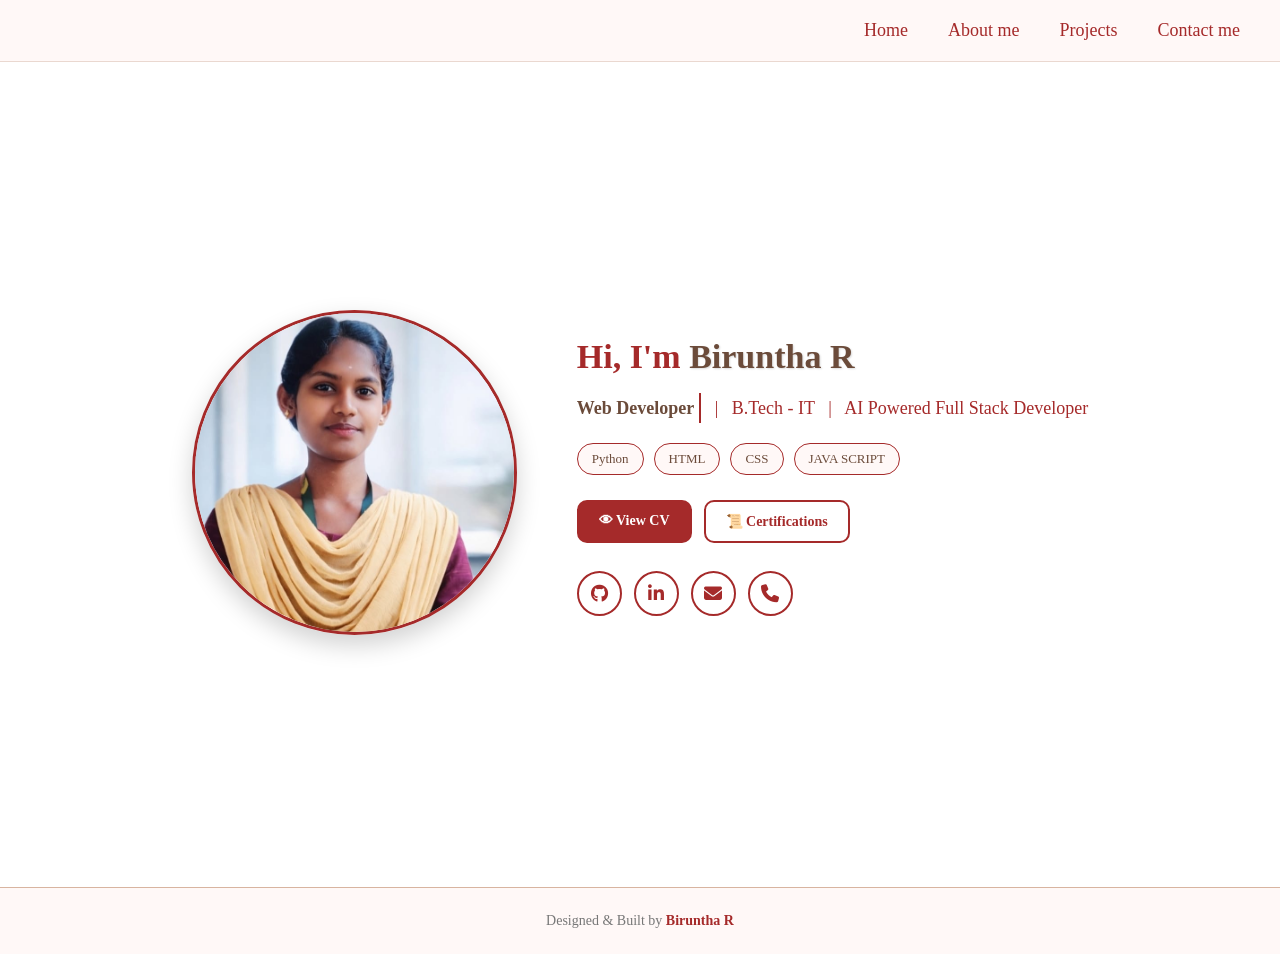
==== index.html @ cef40a53 "Initial clean portfolio upload" ====
<!DOCTYPE html>
<html lang="en">
<head>
    <meta charset="UTF-8">
    <meta name="viewport" content="width=device-width, initial-scale=1.0">
    <title>My Portfolio</title>
    
    <!-- Font Awesome 6 CDN (Guaranteed Icon Load) -->
    <link rel="stylesheet" href="https://cdnjs.cloudflare.com/ajax/libs/font-awesome/6.5.1/css/all.min.css" integrity="sha512-DTOQO9RWCH3ppGqcWaEA1BIZOC6xxalwEsw9c2QQeAIftl+Vegovlnee1c9QX4TctnWMn13TZye+giMm8e2LwA==" crossorigin="anonymous" referrerpolicy="no-referrer" />

    <style>
        * {
            box-sizing: border-box;
        }

        body {
            margin: 0;
            font-family: Georgia, serif;
            background-color: #ffffff;
            color: brown;
        }

        .navbar {
            display: flex;
            justify-content: flex-end;
            align-items: center;
            background: #fff8f7;
            padding: 20px 40px;
            border-bottom: 1px solid #ead8d0;
        }

        .navbar ul {
            margin: 0;
            padding: 0;
            display: flex;
            gap: 40px;
            list-style: none;
        }

        .navbar a {
            text-decoration: none;
            color: brown;
            font-size: 18px;
            font-weight: 500;
            transition: 0.3s;
        }

        .navbar a:hover {
            color: #f4a460;
        }

        .home {
            min-height: calc(100vh - 75px);
            display: flex;
            justify-content: center;
            align-items: center;
            gap: 60px;
            padding: 60px 30px;
        }

        .image {
            width: 325px;
            height: 325px;
            border-radius: 50%;
            object-fit: cover;
            border: 3px solid brown;
            box-shadow: 0 10px 25px rgba(0, 0, 0, 0.18);
            transition: 0.4s;
        }

        .image:hover {
            transform: scale(1.03);
            box-shadow: 0 15px 30px rgba(0, 0, 0, 0.22);
        }

        .content {
            display: flex;
            flex-direction: column;
            align-items: flex-start;
            max-width: 600px;
        }

        .content h1 {
            margin: 0;
            font-size: 34px;
            color: brown;
            line-height: 1.4;
        }

        .content h1 span {
            color: #6b4b3a;
            text-shadow: 1px 1px 2px rgba(0, 0, 0, 0.15);
        }

        .role {
            font-size: 18px;
            margin: 12px 0;
            color: brown;
            line-height: 1.7;
        }

        .role span {
            color: #6b4b3a;
        }

        .typewriter {
            display: inline-block;
            border-right: 2px solid brown;
            padding-right: 5px;
            font-weight: 700;
            color: #6b4b3a;
            min-width: 5px;
        }

        .chips {
            display: flex;
            gap: 10px;
            flex-wrap: wrap;
            margin-top: 8px;
        }

        .chip {
            background: #fff8f7;
            color: #6b4b3a;
            border: 1px solid brown;
            font-size: 13px;
            padding: 7px 14px;
            border-radius: 999px;
            transition: 0.3s;
        }

        .chip:hover {
            color: white;
            background-color: brown;
            transform: translateY(-2px);
        }

        .resume-buttons {
            display: flex;
            gap: 12px;
            margin-top: 25px;
            flex-wrap: wrap;
        }

        .resume-btn {
            display: inline-block;
            padding: 11px 20px;
            border-radius: 10px;
            text-decoration: none;
            font-size: 14px;
            font-weight: bold;
            transition: 0.3s;
            cursor: pointer;
        }

        .view-resume {
            color: white;
            background: brown;
            border: 2px solid brown;
        }

        .view-resume:hover {
            background: #6b4b3a;
            transform: translateY(-3px);
            box-shadow: 0 7px 15px rgba(0, 0, 0, 0.15);
        }

        .download-cv {
            color: brown;
            background: white;
            border: 2px solid brown;
        }

        .download-cv:hover {
            color: white;
            background: #f4a460;
            border-color: #f4a460;
            transform: translateY(-3px);
        }

        .icons {
            margin-top: 28px;
            display: flex;
            gap: 12px;
        }

        .icons a {
            width: 45px;
            height: 45px;
            display: inline-flex;
            align-items: center;
            justify-content: center;
            border: 2px solid brown;
            border-radius: 50%;
            color: brown;
            text-decoration: none;
            transition: 0.3s;
            font-size: 18px;
            background: transparent;
        }

        .icons a:hover {
            background: #ce4222;
            border-color: #ce4222;
            color: #ffffff;
            transform: translateY(-4px);
        }

        footer {
            padding: 25px 20px;
            text-align: center;
            background: #fff8f7;
            border-top: 1px solid #d8b4a0;
            color: #777;
            font-size: 14px;
        }

        footer p {
            margin: 0;
        }

        footer span {
            color: brown;
            font-weight: bold;
        }

        @media (max-width: 800px) {
            .navbar {
                justify-content: center;
                padding: 20px;
            }

            .navbar ul {
                gap: 20px;
                flex-wrap: wrap;
                justify-content: center;
            }

            .navbar a {
                font-size: 15px;
            }

            .home {
                flex-direction: column;
                text-align: center;
                gap: 35px;
                padding: 50px 20px;
            }

            .content {
                align-items: center;
                max-width: 100%;
            }

            .content h1 {
                font-size: 28px;
            }

            .role {
                font-size: 16px;
            }

            .chips {
                justify-content: center;
            }

            .resume-buttons {
                justify-content: center;
            }

            .icons {
                justify-content: center;
            }

            .image {
                width: 250px;
                height: 250px;
            }
        }

        @media (max-width: 450px) {
            .navbar ul {
                gap: 12px;
            }

            .navbar a {
                font-size: 13px;
            }

            .image {
                width: 210px;
                height: 210px;
            }

            .content h1 {
                font-size: 24px;
            }

            .role {
                font-size: 14px;
            }

            .resume-buttons {
                flex-direction: column;
                width: 100%;
            }

            .resume-btn {
                width: 100%;
                text-align: center;
            }
        }
    </style>
</head>
<body>

    <nav class="navbar">
        <ul>
            <li><a href="index.html">Home</a></li>
            <li><a href="aboutme.html">About me</a></li>
            <li><a href="projects.html">Projects</a></li>
            <li><a href="contactme.html">Contact me</a></li>
        </ul>
    </nav>

    <section class="home">
        <div>
            <img src="my image.jpeg" alt="Biruntha R" class="image">
        </div>

        <div class="content">
            <h1>
                Hi, I'm <span>Biruntha R</span>
            </h1>

            <div class="role">
                <span class="typewriter" id="typewriter"></span>
                &nbsp; | &nbsp; B.Tech - IT &nbsp; | &nbsp; AI Powered Full Stack Developer
            </div>

            <div class="chips">
                <span class="chip">Python</span>
                <span class="chip">HTML</span>
                <span class="chip">CSS</span>
                <span class="chip">JAVA SCRIPT</span>
            </div>

            <div class="resume-buttons">
                <a href="Biruntha R resume (nov) .pdf" target="_blank" class="resume-btn view-resume">
                    👁 View CV
                </a>
                <a href="certifications.html" class="resume-btn download-cv">
                    📜 Certifications
                </a>
            </div>

            <div class="icons">
                <a href="https://github.com/birunthar007" target="_blank" aria-label="GitHub">
                    <i class="fa-brands fa-github"></i>
                </a>
                <a href="https://www.linkedin.com/in/biruntha-r/" target="_blank" aria-label="LinkedIn">
                    <i class="fa-brands fa-linkedin-in"></i>
                </a>
                <a href="mailto:birunthar007@gmail.com" aria-label="Email">
                    <i class="fa-solid fa-envelope"></i>
                </a>
                <a href="tel:+919361812305" aria-label="Phone">
                    <i class="fa-solid fa-phone"></i>
                </a>
            </div>
        </div>
    </section>

    <footer>
        <p>
            Designed & Built by <span>Biruntha R</span>
        </p>
    </footer>

    <script>
        const roles = ["Web Developer"];
        let i = 0, j = 0, cur = "", el = document.getElementById("typewriter");
        const speed = 85, pause = 1200;

        function erase() {
            if (j > 0) {
                cur = roles[i].substring(0, j - 1);
                j--;
                el.textContent = cur;
                setTimeout(erase, 45);
            } else {
                i = (i + 1) % roles.length;
                setTimeout(type, 300);
            }
        }

        function type() {
            if (j < roles[i].length) {
                cur += roles[i][j++];
                el.textContent = cur;
                return setTimeout(type, speed);
            }
            setTimeout(erase, pause);
        }

        type();
    </script>
</body>
</html>
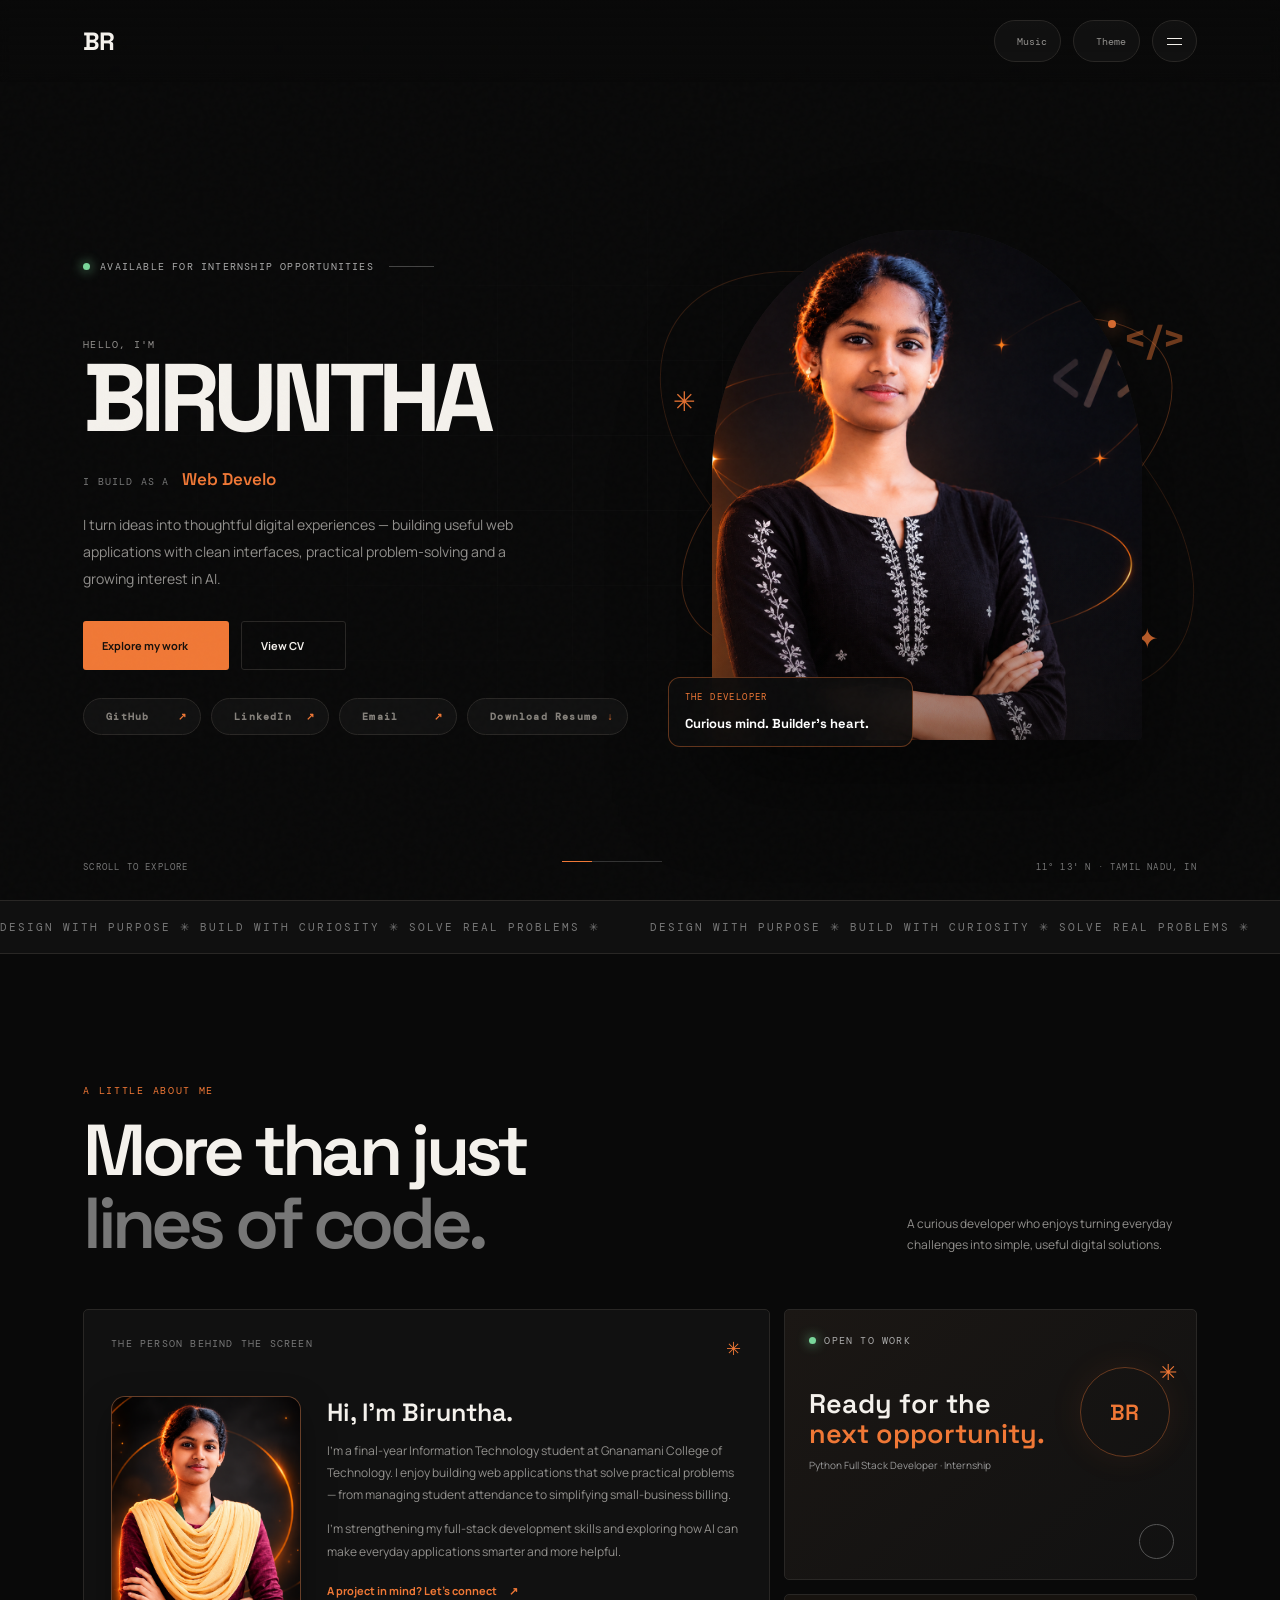
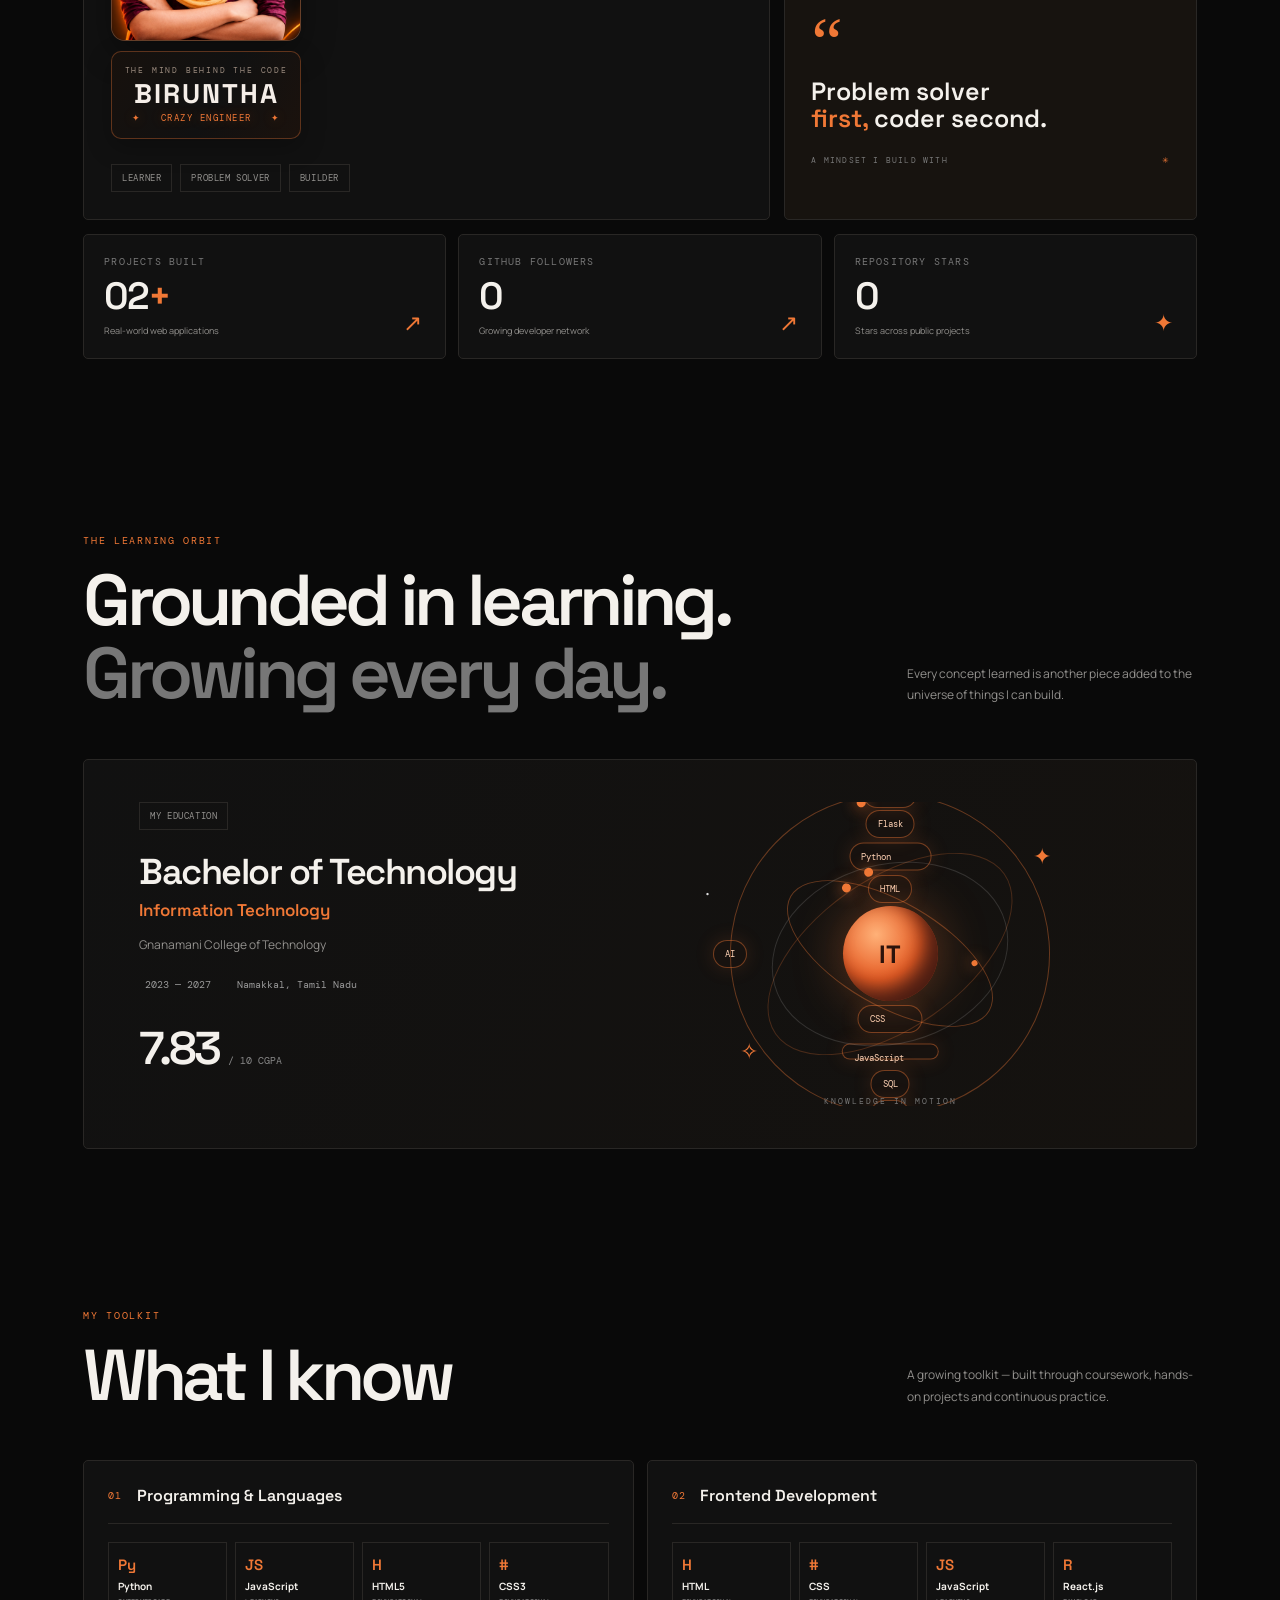
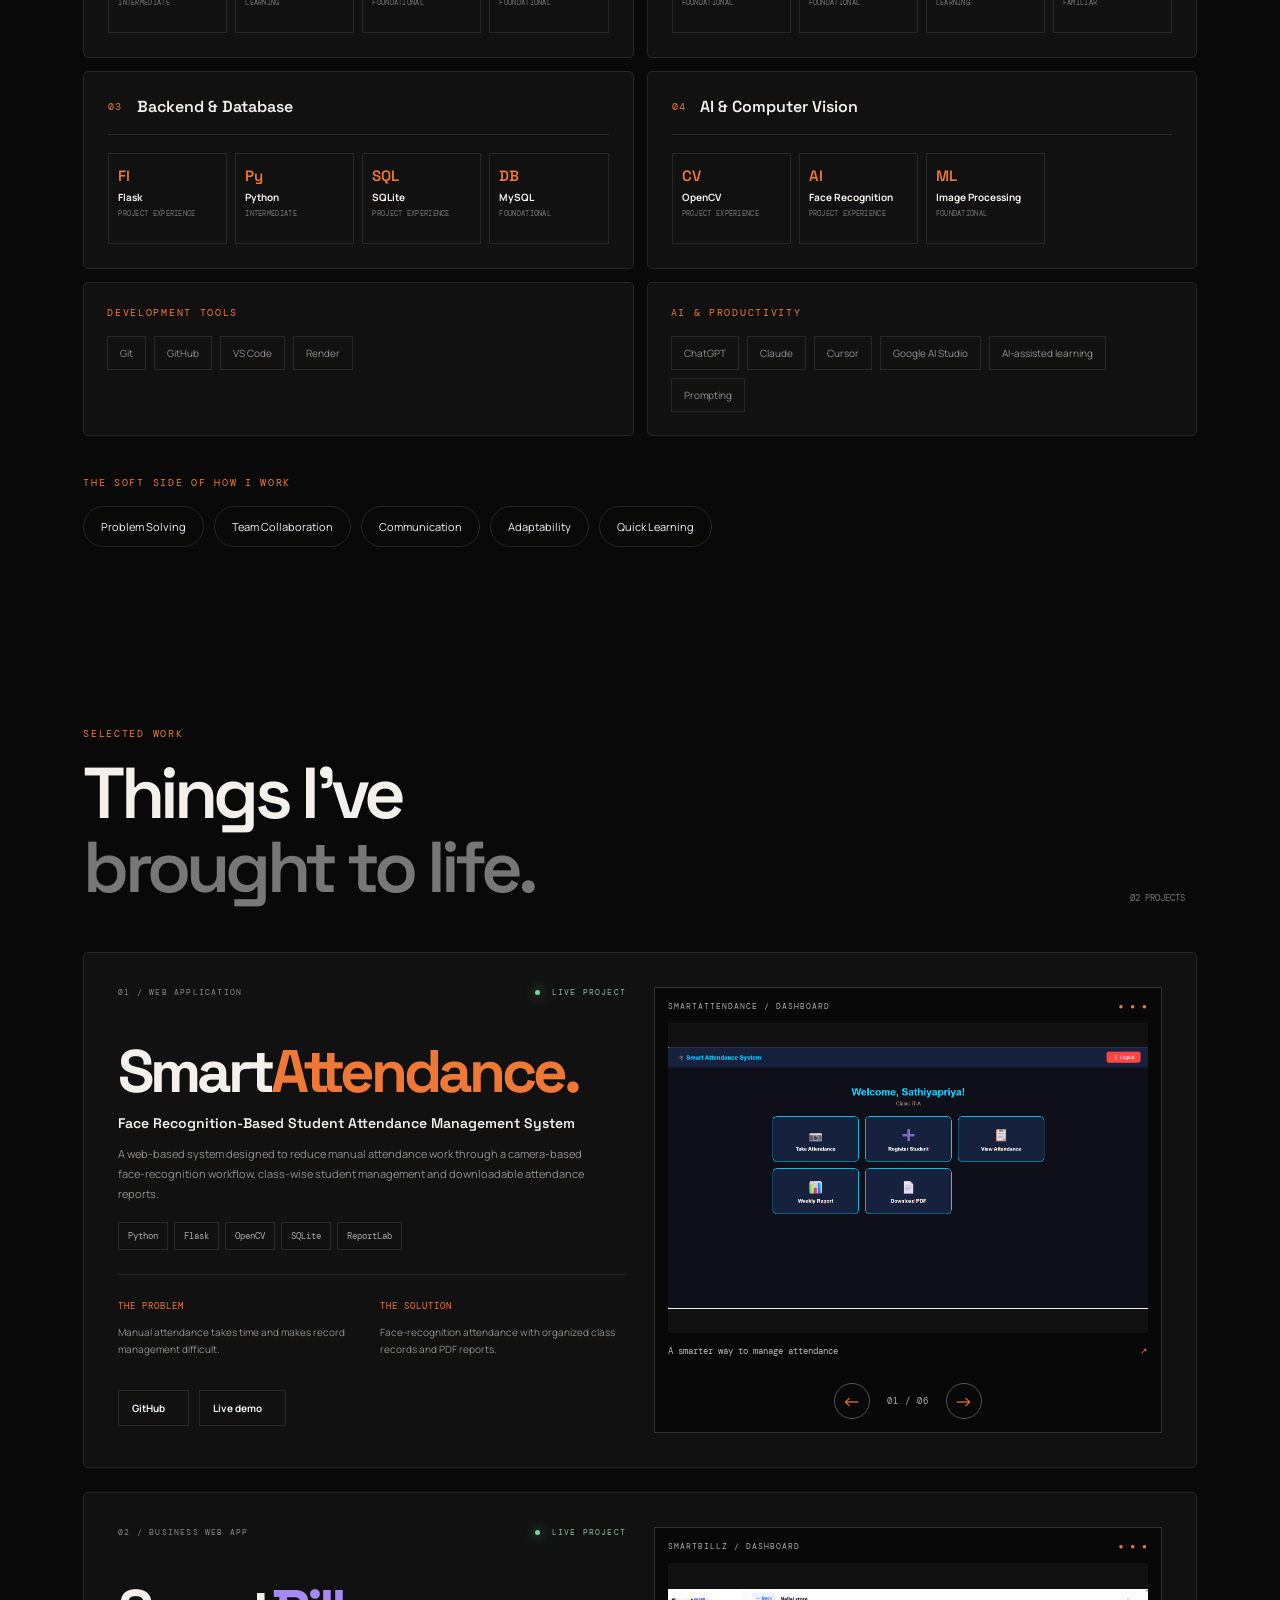
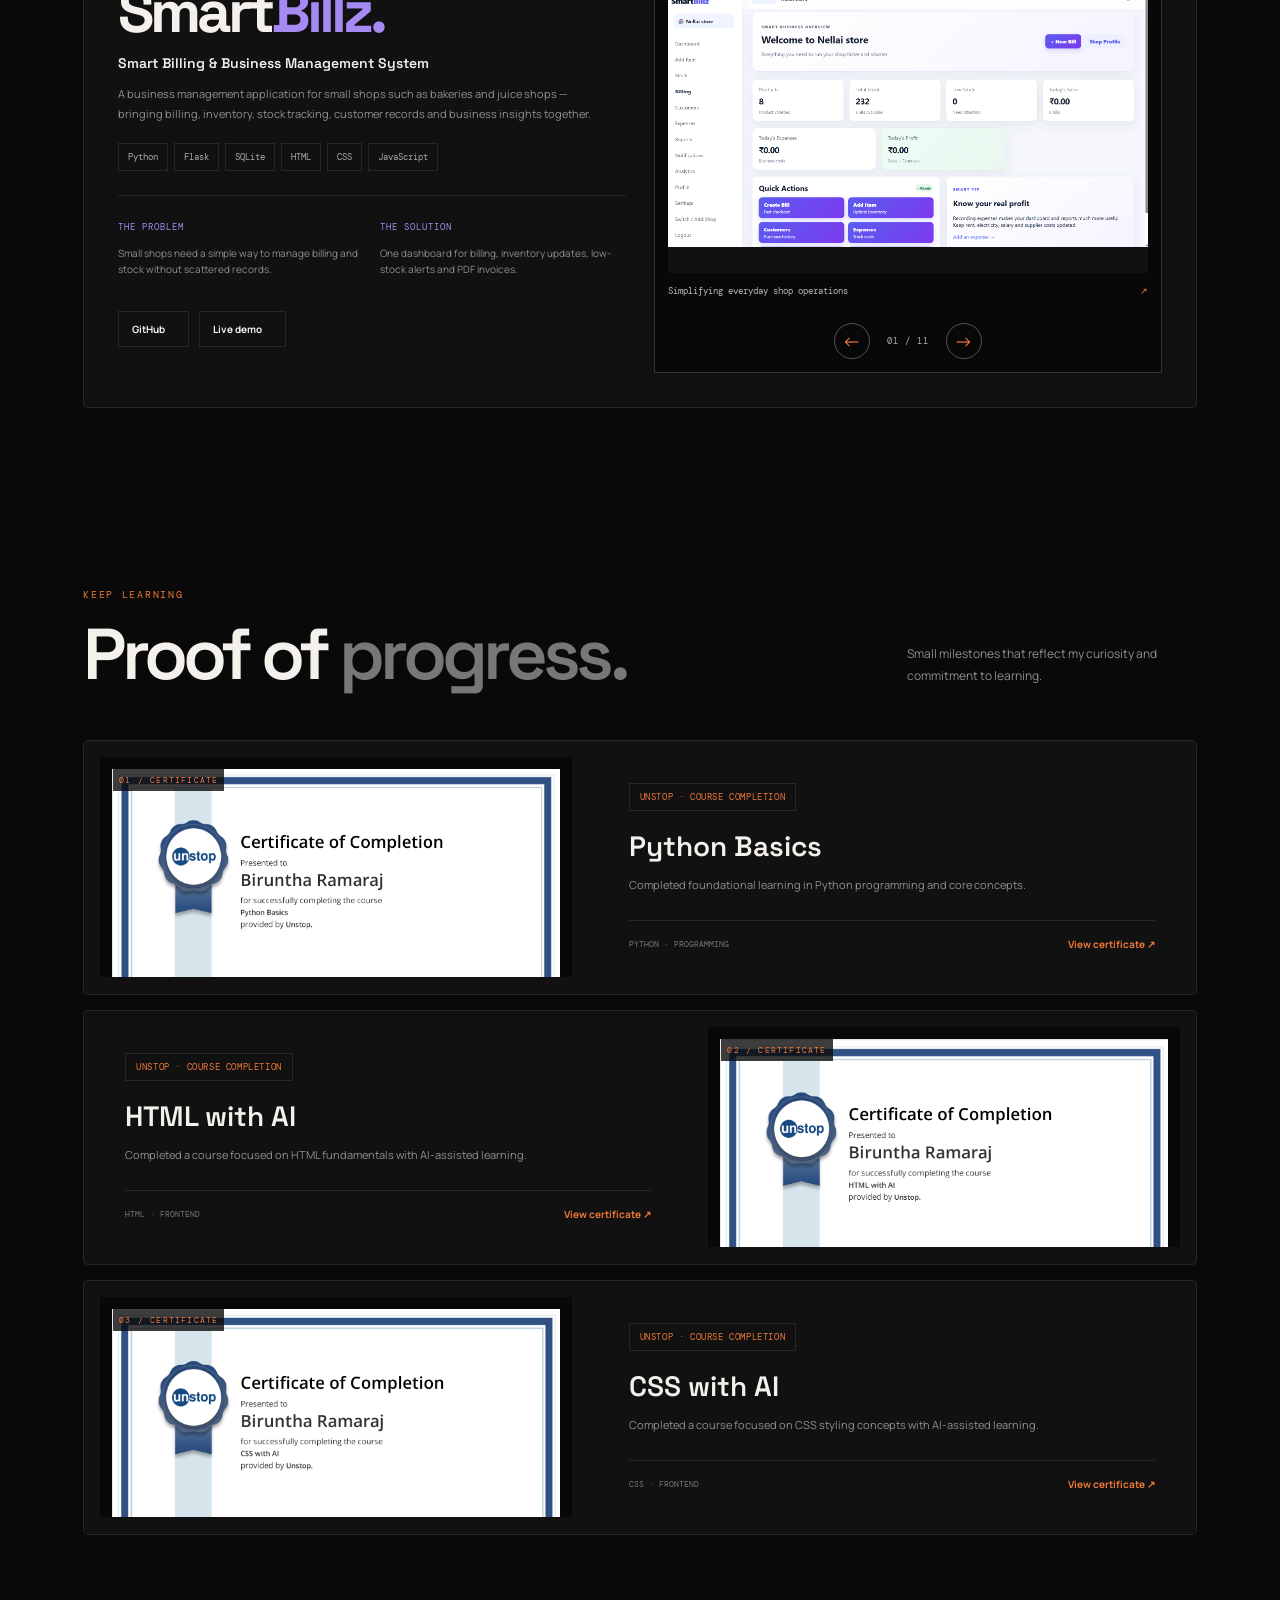
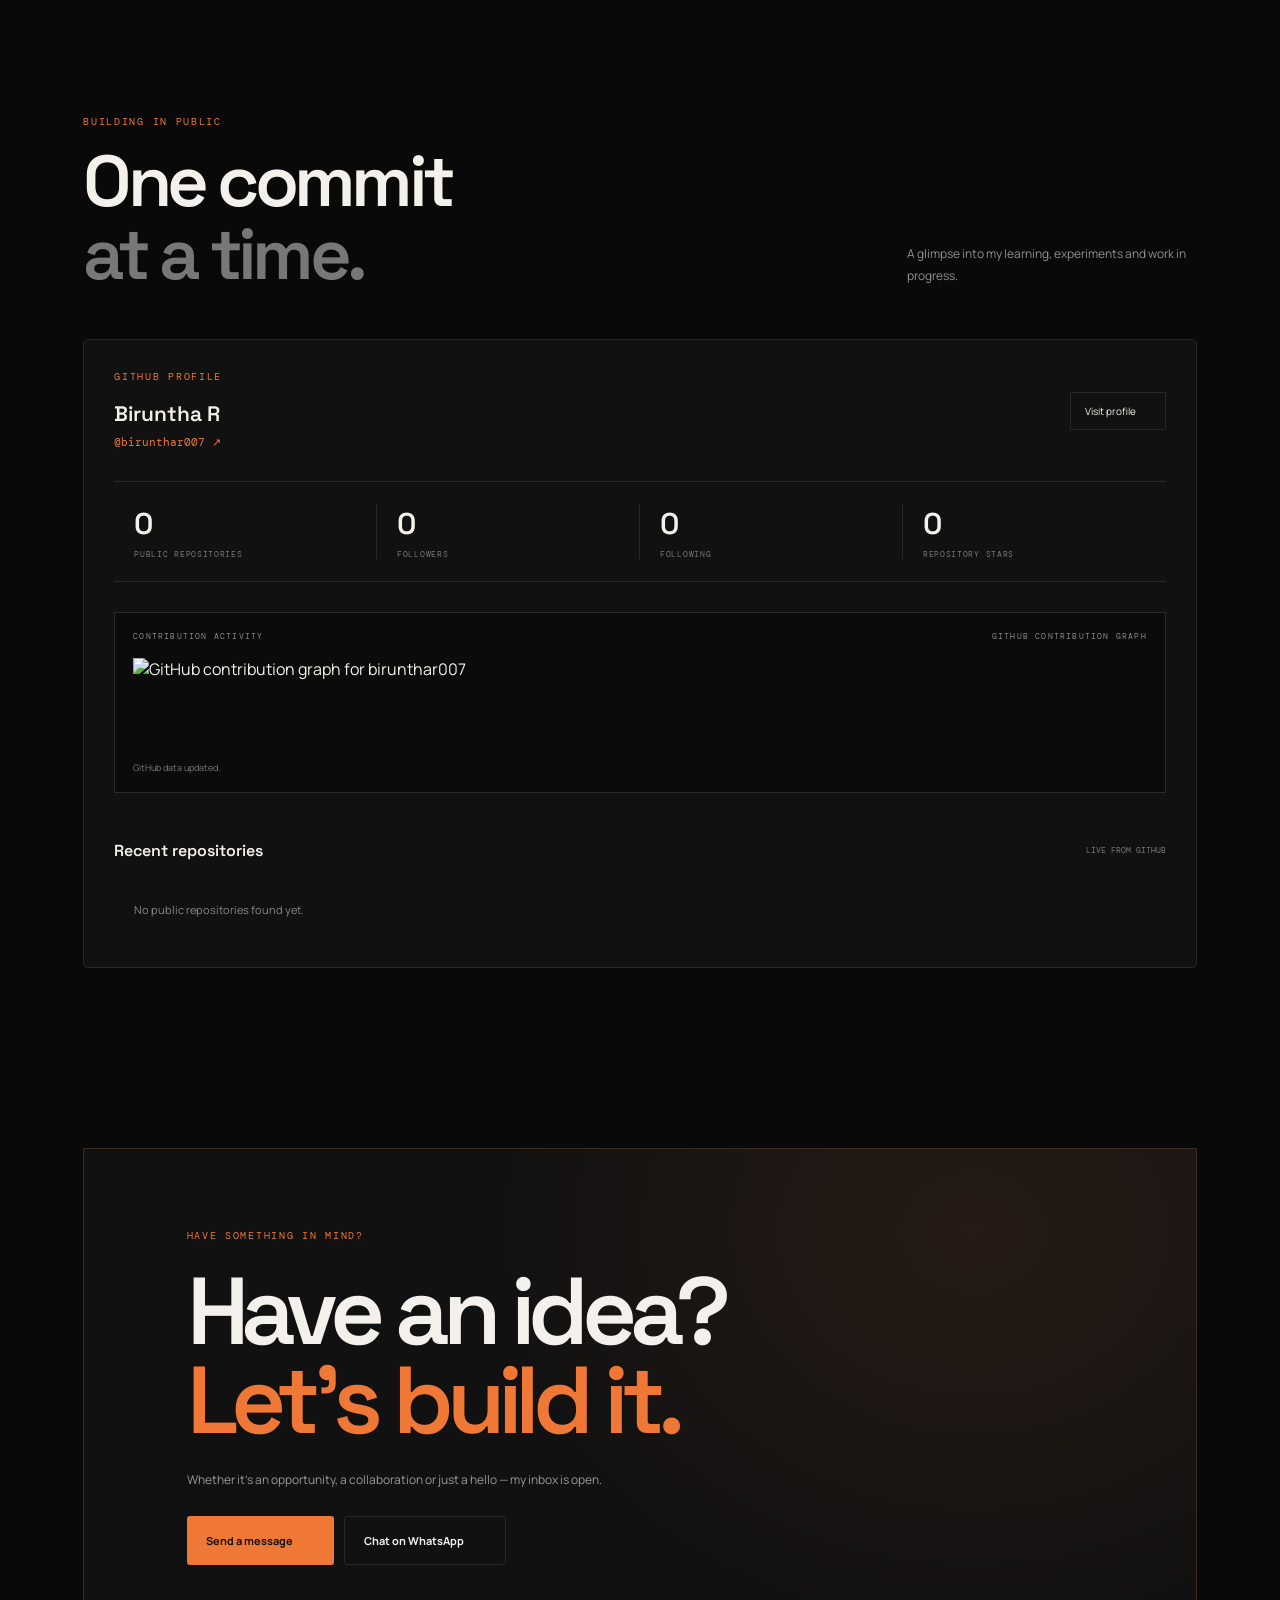
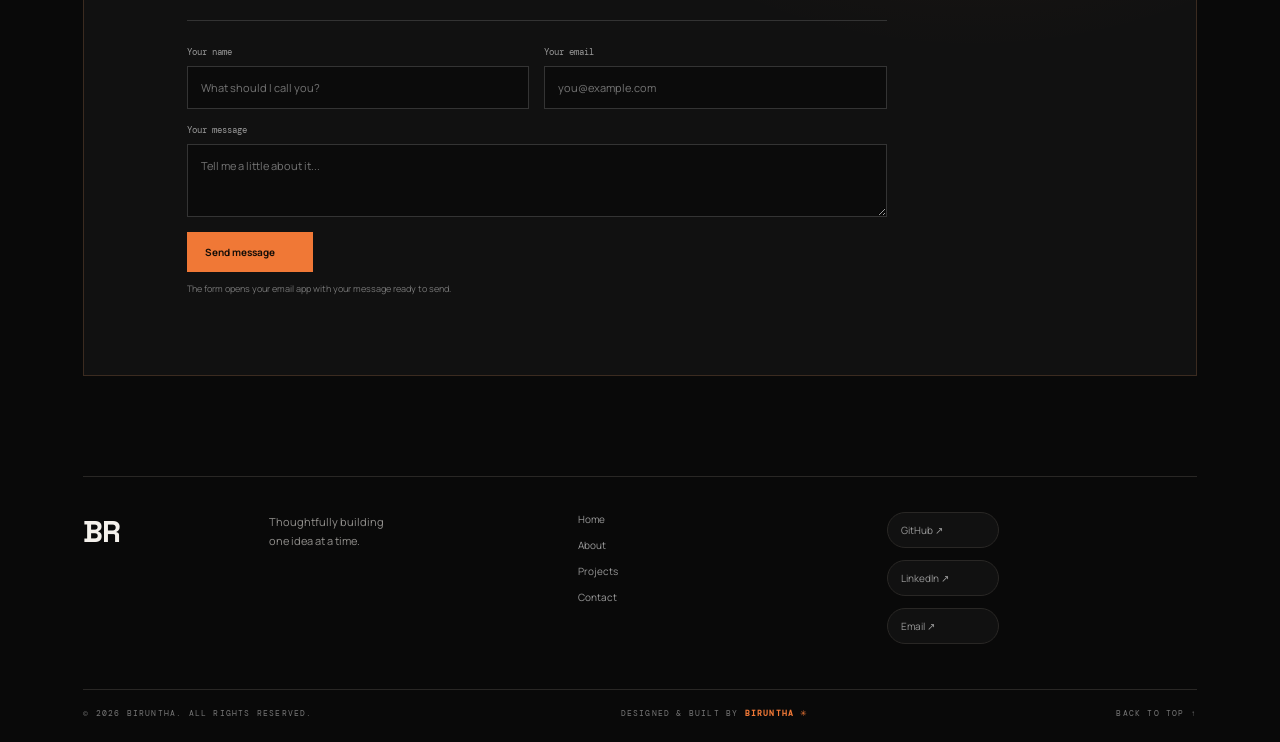
==== commit 5f2a9518: "Add files via upload" ====
--- a/index.html
+++ b/index.html
@@ -1,409 +1,92 @@
-<!DOCTYPE html>
+<!doctype html>
 <html lang="en">
 <head>
-    <meta charset="UTF-8">
-    <meta name="viewport" content="width=device-width, initial-scale=1.0">
-    <title>My Portfolio</title>
-    
-    <!-- Font Awesome 6 CDN (Guaranteed Icon Load) -->
-    <link rel="stylesheet" href="https://cdnjs.cloudflare.com/ajax/libs/font-awesome/6.5.1/css/all.min.css" integrity="sha512-DTOQO9RWCH3ppGqcWaEA1BIZOC6xxalwEsw9c2QQeAIftl+Vegovlnee1c9QX4TctnWMn13TZye+giMm8e2LwA==" crossorigin="anonymous" referrerpolicy="no-referrer" />
-
-    <style>
-        * {
-            box-sizing: border-box;
-        }
-
-        body {
-            margin: 0;
-            font-family: Georgia, serif;
-            background-color: #ffffff;
-            color: brown;
-        }
-
-        .navbar {
-            display: flex;
-            justify-content: flex-end;
-            align-items: center;
-            background: #fff8f7;
-            padding: 20px 40px;
-            border-bottom: 1px solid #ead8d0;
-        }
-
-        .navbar ul {
-            margin: 0;
-            padding: 0;
-            display: flex;
-            gap: 40px;
-            list-style: none;
-        }
-
-        .navbar a {
-            text-decoration: none;
-            color: brown;
-            font-size: 18px;
-            font-weight: 500;
-            transition: 0.3s;
-        }
-
-        .navbar a:hover {
-            color: #f4a460;
-        }
-
-        .home {
-            min-height: calc(100vh - 75px);
-            display: flex;
-            justify-content: center;
-            align-items: center;
-            gap: 60px;
-            padding: 60px 30px;
-        }
-
-        .image {
-            width: 325px;
-            height: 325px;
-            border-radius: 50%;
-            object-fit: cover;
-            border: 3px solid brown;
-            box-shadow: 0 10px 25px rgba(0, 0, 0, 0.18);
-            transition: 0.4s;
-        }
-
-        .image:hover {
-            transform: scale(1.03);
-            box-shadow: 0 15px 30px rgba(0, 0, 0, 0.22);
-        }
-
-        .content {
-            display: flex;
-            flex-direction: column;
-            align-items: flex-start;
-            max-width: 600px;
-        }
-
-        .content h1 {
-            margin: 0;
-            font-size: 34px;
-            color: brown;
-            line-height: 1.4;
-        }
-
-        .content h1 span {
-            color: #6b4b3a;
-            text-shadow: 1px 1px 2px rgba(0, 0, 0, 0.15);
-        }
-
-        .role {
-            font-size: 18px;
-            margin: 12px 0;
-            color: brown;
-            line-height: 1.7;
-        }
-
-        .role span {
-            color: #6b4b3a;
-        }
-
-        .typewriter {
-            display: inline-block;
-            border-right: 2px solid brown;
-            padding-right: 5px;
-            font-weight: 700;
-            color: #6b4b3a;
-            min-width: 5px;
-        }
-
-        .chips {
-            display: flex;
-            gap: 10px;
-            flex-wrap: wrap;
-            margin-top: 8px;
-        }
-
-        .chip {
-            background: #fff8f7;
-            color: #6b4b3a;
-            border: 1px solid brown;
-            font-size: 13px;
-            padding: 7px 14px;
-            border-radius: 999px;
-            transition: 0.3s;
-        }
-
-        .chip:hover {
-            color: white;
-            background-color: brown;
-            transform: translateY(-2px);
-        }
-
-        .resume-buttons {
-            display: flex;
-            gap: 12px;
-            margin-top: 25px;
-            flex-wrap: wrap;
-        }
-
-        .resume-btn {
-            display: inline-block;
-            padding: 11px 20px;
-            border-radius: 10px;
-            text-decoration: none;
-            font-size: 14px;
-            font-weight: bold;
-            transition: 0.3s;
-            cursor: pointer;
-        }
-
-        .view-resume {
-            color: white;
-            background: brown;
-            border: 2px solid brown;
-        }
-
-        .view-resume:hover {
-            background: #6b4b3a;
-            transform: translateY(-3px);
-            box-shadow: 0 7px 15px rgba(0, 0, 0, 0.15);
-        }
-
-        .download-cv {
-            color: brown;
-            background: white;
-            border: 2px solid brown;
-        }
-
-        .download-cv:hover {
-            color: white;
-            background: #f4a460;
-            border-color: #f4a460;
-            transform: translateY(-3px);
-        }
-
-        .icons {
-            margin-top: 28px;
-            display: flex;
-            gap: 12px;
-        }
-
-        .icons a {
-            width: 45px;
-            height: 45px;
-            display: inline-flex;
-            align-items: center;
-            justify-content: center;
-            border: 2px solid brown;
-            border-radius: 50%;
-            color: brown;
-            text-decoration: none;
-            transition: 0.3s;
-            font-size: 18px;
-            background: transparent;
-        }
-
-        .icons a:hover {
-            background: #ce4222;
-            border-color: #ce4222;
-            color: #ffffff;
-            transform: translateY(-4px);
-        }
-
-        footer {
-            padding: 25px 20px;
-            text-align: center;
-            background: #fff8f7;
-            border-top: 1px solid #d8b4a0;
-            color: #777;
-            font-size: 14px;
-        }
-
-        footer p {
-            margin: 0;
-        }
-
-        footer span {
-            color: brown;
-            font-weight: bold;
-        }
-
-        @media (max-width: 800px) {
-            .navbar {
-                justify-content: center;
-                padding: 20px;
-            }
-
-            .navbar ul {
-                gap: 20px;
-                flex-wrap: wrap;
-                justify-content: center;
-            }
-
-            .navbar a {
-                font-size: 15px;
-            }
-
-            .home {
-                flex-direction: column;
-                text-align: center;
-                gap: 35px;
-                padding: 50px 20px;
-            }
-
-            .content {
-                align-items: center;
-                max-width: 100%;
-            }
-
-            .content h1 {
-                font-size: 28px;
-            }
-
-            .role {
-                font-size: 16px;
-            }
-
-            .chips {
-                justify-content: center;
-            }
-
-            .resume-buttons {
-                justify-content: center;
-            }
-
-            .icons {
-                justify-content: center;
-            }
-
-            .image {
-                width: 250px;
-                height: 250px;
-            }
-        }
-
-        @media (max-width: 450px) {
-            .navbar ul {
-                gap: 12px;
-            }
-
-            .navbar a {
-                font-size: 13px;
-            }
-
-            .image {
-                width: 210px;
-                height: 210px;
-            }
-
-            .content h1 {
-                font-size: 24px;
-            }
-
-            .role {
-                font-size: 14px;
-            }
-
-            .resume-buttons {
-                flex-direction: column;
-                width: 100%;
-            }
-
-            .resume-btn {
-                width: 100%;
-                text-align: center;
-            }
-        }
-    </style>
+  <meta charset="UTF-8"><meta name="viewport" content="width=device-width, initial-scale=1.0">
+  <meta name="theme-color" content="#090909"><meta name="description" content="BIRUNTHA — AI-Powered Full Stack Developer. Explore projects, skills, certifications and contact details.">
+  <title>BIRUNTHA | AI-Powered Full Stack Developer</title>
+  <link rel="preconnect" href="https://fonts.googleapis.com"><link rel="preconnect" href="https://fonts.gstatic.com" crossorigin>
+  <link href="https://fonts.googleapis.com/css2?family=DM+Mono:wght@400;500&family=Manrope:wght@400;500;600;700;800&family=Space+Grotesk:wght@400;500;600;700&display=swap" rel="stylesheet">
+  <link rel="stylesheet" href="css/style.css">
+  <script defer src="https://unpkg.com/lucide@latest"></script>
+  <script defer src="https://cdn.jsdelivr.net/npm/gsap@3.12.5/dist/gsap.min.js"></script>
+  <script defer src="https://cdn.jsdelivr.net/npm/gsap@3.12.5/dist/ScrollTrigger.min.js"></script>
+  <script defer src="https://cdn.jsdelivr.net/npm/@studio-freight/lenis@1.0.42/bundled/lenis.min.js"></script>
+  <script defer src="js/main.js"></script>
 </head>
 <body>
+  <div class="noise"></div><div class="cursor-dot"></div>
+  <div class="preloader"><span class="pre-logo">BR</span><div class="load-line"><i></i></div><small>BUILDING SOMETHING GOOD</small></div>
+  <header class="topbar">
+    <a class="brand" href="#home" aria-label="Biruntha home">BR</a>
+    <div class="top-actions">
+      <audio id="ambientAudio" src="assets/audio/smart-technology-penguinmusic.mp3" preload="auto" loop></audio><!-- Selected track: Smart Technology by penguinmusic (Pixabay). Download: https://pixabay.com/music/corporate-smart-technology-233271/ --><button class="icon-btn music-btn" id="musicToggle" aria-label="Play ambient music"><i data-lucide="music-2"></i><span class="music-bars"><i></i><i></i><i></i></span><em>Music</em></button>
+      <button class="icon-btn theme-btn" id="themeToggle" aria-label="Toggle theme"><i data-lucide="sun-moon"></i><em>Theme</em></button>
+      <button class="menu-trigger" id="menuToggle" aria-label="Open menu"><span></span><span></span></button>
+    </div>
+  </header>
+  <aside class="menu-panel" id="menuPanel"><div class="menu-head"><span>QUICK NAVIGATION</span><button id="menuClose" class="close-btn"><i data-lucide="x"></i></button></div><nav><a href="#home"><b>01</b> Home</a><a href="#about"><b>02</b> About</a><a href="#education"><b>03</b> Education</a><a href="#skills"><b>04</b> Skills</a><a href="#projects"><b>05</b> Projects</a><a href="#certificates"><b>06</b> Certificates</a><a href="#github"><b>07</b> GitHub</a><a href="#contact"><b>08</b> Contact</a></nav><div class="menu-bottom"><p>GOT AN IDEA?</p><a href="#contact" class="text-link">Let's talk <span>↗</span></a><a href="mailto:birunthar007@gmail.com">Email me</a><a href="https://wa.me/919361812305" target="_blank" rel="noreferrer">Chat on WhatsApp</a></div></aside><div class="menu-shade" id="menuShade"></div>
 
-    <nav class="navbar">
-        <ul>
-            <li><a href="index.html">Home</a></li>
-            <li><a href="aboutme.html">About me</a></li>
-            <li><a href="projects.html">Projects</a></li>
-            <li><a href="contactme.html">Contact me</a></li>
-        </ul>
-    </nav>
-
-    <section class="home">
-        <div>
-            <img src="my image.jpeg" alt="Biruntha R" class="image">
-        </div>
-
-        <div class="content">
-            <h1>
-                Hi, I'm <span>Biruntha R</span>
-            </h1>
-
-            <div class="role">
-                <span class="typewriter" id="typewriter"></span>
-                &nbsp; | &nbsp; B.Tech - IT &nbsp; | &nbsp; AI Powered Full Stack Developer
-            </div>
-
-            <div class="chips">
-                <span class="chip">Python</span>
-                <span class="chip">HTML</span>
-                <span class="chip">CSS</span>
-                <span class="chip">JAVA SCRIPT</span>
-            </div>
-
-            <div class="resume-buttons">
-                <a href="Biruntha R resume (nov) .pdf" target="_blank" class="resume-btn view-resume">
-                    👁 View CV
-                </a>
-                <a href="certifications.html" class="resume-btn download-cv">
-                    📜 Certifications
-                </a>
-            </div>
-
-            <div class="icons">
-                <a href="https://github.com/birunthar007" target="_blank" aria-label="GitHub">
-                    <i class="fa-brands fa-github"></i>
-                </a>
-                <a href="https://www.linkedin.com/in/biruntha-r/" target="_blank" aria-label="LinkedIn">
-                    <i class="fa-brands fa-linkedin-in"></i>
-                </a>
-                <a href="mailto:birunthar007@gmail.com" aria-label="Email">
-                    <i class="fa-solid fa-envelope"></i>
-                </a>
-                <a href="tel:+919361812305" aria-label="Phone">
-                    <i class="fa-solid fa-phone"></i>
-                </a>
-            </div>
-        </div>
+  <main>
+    <section class="hero section-wrap" id="home">
+      <div class="hero-grid"></div><div class="hero-copy">
+        <div class="eyebrow reveal"><span class="status-dot"></span> AVAILABLE FOR INTERNSHIP OPPORTUNITIES <span class="eyebrow-line"></span></div>
+        <p class="hero-kicker reveal">HELLO, I'M</p><h1 class="hero-name reveal">BIRUNTHA</h1>
+        <div class="role-line reveal"><span class="role-prefix">I BUILD AS A</span><div class="role-window"><span id="roleText">Web Developer</span></div></div>
+        <p class="hero-description reveal">I turn ideas into thoughtful digital experiences — building useful web applications with clean interfaces, practical problem-solving and a growing interest in AI.</p>
+        <div class="hero-actions reveal"><a class="btn btn-primary" href="#projects">Explore my work <i data-lucide="arrow-up-right"></i></a><a class="btn btn-ghost" href="assets/resume/Biruntha-R-Resume.pdf" target="_blank" rel="noopener noreferrer">View CV <i data-lucide="file-text"></i></a></div>
+        <div class="hero-social social-cards reveal"><a href="https://github.com/birunthar007" target="_blank" rel="noreferrer"><i data-lucide="github"></i><span>GitHub</span><b>↗</b></a><a href="https://www.linkedin.com/in/biruntha-r/" target="_blank" rel="noreferrer"><i data-lucide="linkedin"></i><span>LinkedIn</span><b>↗</b></a><a href="mailto:birunthar007@gmail.com"><i data-lucide="mail"></i><span>Email</span><b>↗</b></a><a href="assets/resume/Biruntha-R-Resume.pdf" download="Biruntha-R-Resume.pdf"><i data-lucide="download"></i><span>Download Resume</span><b>↓</b></a></div>
+      </div>
+      <div class="hero-visual reveal"><div class="hero-orbit orbit-one"></div><div class="hero-orbit orbit-two"></div><div class="orbit-dot"></div><div class="hero-photo-frame"><img src="assets/images/biruntha-hero.png" alt="Biruntha R — portfolio portrait"></div><div class="photo-label"><span>THE DEVELOPER</span><b>Curious mind. Builder's heart.</b></div><div class="floating-code">&lt;/&gt;</div><div class="floating-star star-a">✳</div><div class="floating-star star-b">✦</div></div>
+      <div class="hero-bottom"><span>SCROLL TO EXPLORE</span><div class="scroll-indicator"><i></i></div><span>11° 13' N · TAMIL NADU, IN</span></div>
     </section>
 
-    <footer>
-        <p>
-            Designed & Built by <span>Biruntha R</span>
-        </p>
-    </footer>
+    <section class="intro-strip"><div class="marquee-track"><span>DESIGN WITH PURPOSE ✳ BUILD WITH CURIOSITY ✳ SOLVE REAL PROBLEMS ✳</span><span>DESIGN WITH PURPOSE ✳ BUILD WITH CURIOSITY ✳ SOLVE REAL PROBLEMS ✳</span></div></section>
 
-    <script>
-        const roles = ["Web Developer"];
-        let i = 0, j = 0, cur = "", el = document.getElementById("typewriter");
-        const speed = 85, pause = 1200;
+    <section class="section section-wrap" id="about"><div class="section-heading"><div><span class="section-index">A LITTLE ABOUT ME</span><h2>More than just<br><span class="muted">lines of code.</span></h2></div><p class="section-aside">A curious developer who enjoys turning everyday challenges into simple, useful digital solutions.</p></div>
+      <div class="about-grid">
+        <article class="about-main card reveal"><div class="card-top"><span>THE PERSON BEHIND THE SCREEN</span><span class="tiny-cross">✳</span></div><div class="about-content"><div class="about-photo-wrap"><div class="about-avatar"><img src="assets/images/biruntha-about.png" alt="Biruntha — About Me portrait"></div><div class="about-nameplate"><span class="nameplate-kicker">THE MIND BEHIND THE CODE</span><strong>BIRUNTHA</strong><span class="crazy-engineer">✦ &nbsp; CRAZY ENGINEER &nbsp; ✦</span></div></div><div><h3>Hi, I'm Biruntha.</h3><p>I'm a final-year Information Technology student at Gnanamani College of Technology. I enjoy building web applications that solve practical problems — from managing student attendance to simplifying small-business billing.</p><p>I'm strengthening my full-stack development skills and exploring how AI can make everyday applications smarter and more helpful.</p><a href="#contact" class="inline-link">A project in mind? Let's connect <span>↗</span></a></div></div><div class="about-tags interactive-tags"><span>LEARNER</span><span>PROBLEM SOLVER</span><span>BUILDER</span></div></article>
+        <article class="open-card card reveal"><div class="open-top"><span class="status-dot"></span> OPEN TO WORK</div><div class="open-graphic"><div class="open-ring">BR</div><span>✳</span></div><h3>Ready for the<br><em>next opportunity.</em></h3><p>Python Full Stack Developer · Internship</p><a href="mailto:birunthar007@gmail.com" class="circle-arrow"><i data-lucide="arrow-up-right"></i></a></article>
+        <article class="quote-card card reveal"><span class="quote-mark">“</span><p>Problem solver<br><em>first,</em> coder second.</p><div class="quote-foot"><span>A MINDSET I BUILD WITH</span><span>✳</span></div></article>
+        <div class="stats-strip">        <article class="stat-card card reveal"><span class="stat-label">PROJECTS BUILT</span><strong>02<span>+</span></strong><p>Real-world web applications</p><div class="stat-spark">↗</div></article>
+        <article class="stat-card card reveal social-stat"><span class="stat-label">GITHUB FOLLOWERS</span><strong id="aboutFollowers">—</strong><p>Growing developer network</p><div class="stat-spark">↗</div></article>
+        <article class="stat-card card reveal social-stat"><span class="stat-label">REPOSITORY STARS</span><strong id="aboutStars">—</strong><p>Stars across public projects</p><div class="stat-spark">✦</div></article></div>
+      </div>
+    </section>
 
-        function erase() {
-            if (j > 0) {
-                cur = roles[i].substring(0, j - 1);
-                j--;
-                el.textContent = cur;
-                setTimeout(erase, 45);
-            } else {
-                i = (i + 1) % roles.length;
-                setTimeout(type, 300);
-            }
-        }
+    <section class="section section-wrap education-section" id="education"><div class="section-heading"><div><span class="section-index">THE LEARNING ORBIT</span><h2>Grounded in learning.<br><span class="muted">Growing every day.</span></h2></div><p class="section-aside">Every concept learned is another piece added to the universe of things I can build.</p></div>
+      <div class="education-card card reveal"><div class="edu-copy"><span class="pill">MY EDUCATION</span><h3>Bachelor of Technology</h3><p class="edu-course">Information Technology</p><p class="edu-college">Gnanamani College of Technology</p><div class="edu-meta"><span><i data-lucide="calendar"></i> 2023 — 2027</span><span><i data-lucide="map-pin"></i> Namakkal, Tamil Nadu</span></div><div class="cgpa"><strong>7.83</strong><span>/ 10 CGPA</span></div></div><div class="edu-universe"><div class="universe-core"><span>IT</span></div><div class="orbit-skills orbit-skill-one"><span>HTML</span><span>CSS</span></div><div class="orbit-skills orbit-skill-two"><span>Python</span><span>JavaScript</span></div><div class="orbit-skills orbit-skill-three"><span>Flask</span><span>SQL</span></div><div class="orbit-skills orbit-skill-four"><span>OpenCV</span><span>Git</span><span>AI</span></div><div class="universe-orbit uo1"><i></i></div><div class="universe-orbit uo2"><i></i></div><div class="universe-orbit uo3"><i></i></div><div class="universe-orbit uo4"><i></i></div><span class="planet p1">✦</span><span class="planet p2">✧</span><span class="planet p3">·</span><span class="universe-caption">KNOWLEDGE IN MOTION</span></div></div>
+    </section>
 
-        function type() {
-            if (j < roles[i].length) {
-                cur += roles[i][j++];
-                el.textContent = cur;
-                return setTimeout(type, speed);
-            }
-            setTimeout(erase, pause);
-        }
+    <section class="section section-wrap" id="skills"><div class="section-heading"><div><span class="section-index">MY TOOLKIT</span><h2>What I know</h2></div><p class="section-aside">A growing toolkit — built through coursework, hands-on projects and continuous practice.</p></div>
+      <div class="skill-groups"><article class="skill-group card reveal"><div class="group-title"><span>01</span><h3>Programming & Languages</h3></div><div class="skill-list"><div class="skill-item"><b>Py</b><span>Python</span><small>INTERMEDIATE</small></div><div class="skill-item"><b>JS</b><span>JavaScript</span><small>LEARNING</small></div><div class="skill-item"><b>H</b><span>HTML5</span><small>FOUNDATIONAL</small></div><div class="skill-item"><b>#</b><span>CSS3</span><small>FOUNDATIONAL</small></div></div></article>
+      <article class="skill-group card reveal"><div class="group-title"><span>02</span><h3>Frontend Development</h3></div><div class="skill-list"><div class="skill-item"><b>H</b><span>HTML</span><small>FOUNDATIONAL</small></div><div class="skill-item"><b>#</b><span>CSS</span><small>FOUNDATIONAL</small></div><div class="skill-item"><b>JS</b><span>JavaScript</span><small>LEARNING</small></div><div class="skill-item"><b>R</b><span>React.js</span><small>FAMILIAR</small></div></div></article>
+      <article class="skill-group card reveal"><div class="group-title"><span>03</span><h3>Backend & Database</h3></div><div class="skill-list"><div class="skill-item"><b>Fl</b><span>Flask</span><small>PROJECT EXPERIENCE</small></div><div class="skill-item"><b>Py</b><span>Python</span><small>INTERMEDIATE</small></div><div class="skill-item"><b>SQL</b><span>SQLite</span><small>PROJECT EXPERIENCE</small></div><div class="skill-item"><b>DB</b><span>MySQL</span><small>FOUNDATIONAL</small></div></div></article>
+      <article class="skill-group card reveal"><div class="group-title"><span>04</span><h3>AI & Computer Vision</h3></div><div class="skill-list"><div class="skill-item"><b>CV</b><span>OpenCV</span><small>PROJECT EXPERIENCE</small></div><div class="skill-item"><b>AI</b><span>Face Recognition</span><small>PROJECT EXPERIENCE</small></div><div class="skill-item"><b>ML</b><span>Image Processing</span><small>FOUNDATIONAL</small></div></div></article></div>
+      <div class="tools-row"><article class="tools-card card reveal"><span class="section-index">DEVELOPMENT TOOLS</span><div class="tool-chips animated-chips"><span>Git</span><span>GitHub</span><span>VS Code</span><span>Render</span></div></article><article class="tools-card card reveal"><span class="section-index">AI & PRODUCTIVITY</span><div class="tool-chips animated-chips"><span>ChatGPT</span><span>Claude</span><span>Cursor</span><span>Google AI Studio</span><span>AI-assisted learning</span><span>Prompting</span></div></article></div>
+      <div class="soft-skills reveal"><span class="section-index">THE SOFT SIDE OF HOW I WORK</span><div class="soft-list"><span>Problem Solving</span><span>Team Collaboration</span><span>Communication</span><span>Adaptability</span><span>Quick Learning</span></div></div>
+    </section>
 
-        type();
-    </script>
-</body>
-</html>+    <section class="section section-wrap projects-section" id="projects"><div class="section-heading"><div><span class="section-index">SELECTED WORK</span><h2>Things I've<br><span class="muted">brought to life.</span></h2></div><div class="project-controls"><span>02 PROJECTS</span></div></div>
+      <div class="project-slider" id="projectSlider">
+        <article class="project-card project-orange active"><div class="project-info"><div class="project-meta"><span>01 / WEB APPLICATION</span><span class="project-status"><i></i> LIVE PROJECT</span></div><h3>Smart<span>Attendance.</span></h3><p class="project-lead">Face Recognition-Based Student Attendance Management System</p><p class="project-desc">A web-based system designed to reduce manual attendance work through a camera-based face-recognition workflow, class-wise student management and downloadable attendance reports.</p><div class="project-tags"><span>Python</span><span>Flask</span><span>OpenCV</span><span>SQLite</span><span>ReportLab</span></div><div class="project-problem"><div><b>THE PROBLEM</b><p>Manual attendance takes time and makes record management difficult.</p></div><div><b>THE SOLUTION</b><p>Face-recognition attendance with organized class records and PDF reports.</p></div></div><div class="project-links"><a href="https://github.com/birunthar007/SmartAttendance" target="_blank" rel="noreferrer">GitHub <i data-lucide="github"></i></a><a href="https://smartattendance-072r.onrender.com" target="_blank" rel="noreferrer">Live demo <i data-lucide="external-link"></i></a></div></div><div class="project-preview"><div class="preview-top"><span>SMARTATTENDANCE / DASHBOARD</span><span>● ● ●</span></div><img id="attendancePreview" src="assets/images/projects/smartattendance/SA -[dashboard].png" alt="SmartAttendance dashboard screenshot"><div class="preview-caption">A smarter way to manage attendance <span>↗</span></div><div class="gallery-controls" data-gallery="attendance"><button type="button" class="gallery-prev" aria-label="Previous SmartAttendance screenshot">←</button><span class="gallery-count">01 / 06</span><button type="button" class="gallery-next" aria-label="Next SmartAttendance screenshot">→</button></div></div></article>
+        <article class="project-card project-purple"><div class="project-info"><div class="project-meta"><span>02 / BUSINESS WEB APP</span><span class="project-status"><i></i> LIVE PROJECT</span></div><h3>Smart<span>Billz.</span></h3><p class="project-lead">Smart Billing & Business Management System</p><p class="project-desc">A business management application for small shops such as bakeries and juice shops — bringing billing, inventory, stock tracking, customer records and business insights together.</p><div class="project-tags"><span>Python</span><span>Flask</span><span>SQLite</span><span>HTML</span><span>CSS</span><span>JavaScript</span></div><div class="project-problem"><div><b>THE PROBLEM</b><p>Small shops need a simple way to manage billing and stock without scattered records.</p></div><div><b>THE SOLUTION</b><p>One dashboard for billing, inventory updates, low-stock alerts and PDF invoices.</p></div></div><div class="project-links"><a href="https://github.com/birunthar007/SmartBillz" target="_blank" rel="noreferrer">GitHub <i data-lucide="github"></i></a><a href="https://smartbillz.onrender.com" target="_blank" rel="noreferrer">Live demo <i data-lucide="external-link"></i></a></div></div><div class="project-preview"><div class="preview-top"><span>SMARTBILLZ / DASHBOARD</span><span>● ● ●</span></div><img id="billzPreview" src="assets/images/projects/smartbillz/SB -[dashboard].png" alt="SmartBillz dashboard screenshot"><div class="preview-caption">Simplifying everyday shop operations <span>↗</span></div><div class="gallery-controls" data-gallery="billz"><button type="button" class="gallery-prev" aria-label="Previous SmartBillz screenshot">←</button><span class="gallery-count">01 / 11</span><button type="button" class="gallery-next" aria-label="Next SmartBillz screenshot">→</button></div></div></article>
+      </div><div class="slider-progress"><span id="sliderProgress"></span></div><div class="project-note">SCROLL TO EXPLORE THE PROJECTS <span>↗</span></div>
+    </section>
+
+    <section class="section section-wrap cert-section" id="certificates"><div class="section-heading"><div><span class="section-index">KEEP LEARNING</span><h2>Proof of <span class="muted">progress.</span></h2></div><p class="section-aside">Small milestones that reflect my curiosity and commitment to learning.</p></div>
+      <div class="cert-list"><article class="cert-row card reveal"><div class="cert-image"><img src="assets/certificates/python [unstop].png" alt="Python Basics certificate"><span>01 / CERTIFICATE</span></div><div class="cert-copy"><span class="pill">UNSTOP · COURSE COMPLETION</span><h3>Python Basics</h3><p>Completed foundational learning in Python programming and core concepts.</p><div class="cert-foot"><span>PYTHON · PROGRAMMING</span><a href="assets/certificates/python [unstop].png" target="_blank">View certificate ↗</a></div></div></article>
+      <article class="cert-row reverse card reveal"><div class="cert-image"><img src="assets/certificates/html[unstop].png" alt="HTML with AI certificate"><span>02 / CERTIFICATE</span></div><div class="cert-copy"><span class="pill">UNSTOP · COURSE COMPLETION</span><h3>HTML with AI</h3><p>Completed a course focused on HTML fundamentals with AI-assisted learning.</p><div class="cert-foot"><span>HTML · FRONTEND</span><a href="assets/certificates/html[unstop].png" target="_blank">View certificate ↗</a></div></div></article>
+      <article class="cert-row card reveal"><div class="cert-image"><img src="assets/certificates/css[unstop].png" alt="CSS with AI certificate"><span>03 / CERTIFICATE</span></div><div class="cert-copy"><span class="pill">UNSTOP · COURSE COMPLETION</span><h3>CSS with AI</h3><p>Completed a course focused on CSS styling concepts with AI-assisted learning.</p><div class="cert-foot"><span>CSS · FRONTEND</span><a href="assets/certificates/css[unstop].png" target="_blank">View certificate ↗</a></div></div></article></div>
+    </section>
+
+    <section class="section section-wrap github-section" id="github"><div class="section-heading"><div><span class="section-index">BUILDING IN PUBLIC</span><h2>One commit<br><span class="muted">at a time.</span></h2></div><p class="section-aside">A glimpse into my learning, experiments and work in progress.</p></div>
+      <div class="github-card card reveal"><div class="github-profile"><img src="https://github.com/birunthar007.png" alt="Biruntha GitHub avatar" onerror="this.style.display='none'"><div><span class="section-index">GITHUB PROFILE</span><h3>Biruntha R</h3><a href="https://github.com/birunthar007" target="_blank" rel="noreferrer">@birunthar007 ↗</a></div><a class="github-visit" href="https://github.com/birunthar007" target="_blank" rel="noreferrer">Visit profile <i data-lucide="arrow-up-right"></i></a></div><div class="github-stats"><div><strong id="ghRepos">—</strong><span>PUBLIC REPOSITORIES</span></div><div><strong id="ghFollowers">—</strong><span>FOLLOWERS</span></div><div><strong id="ghFollowing">—</strong><span>FOLLOWING</span></div><div><strong id="ghStars">—</strong><span>REPOSITORY STARS</span></div></div><div class="contrib-wrap"><div class="contrib-head"><span>CONTRIBUTION ACTIVITY</span><span>GITHUB CONTRIBUTION GRAPH</span></div><img class="contrib-graph" src="https://ghchart.rshah.org/f07836/birunthar007" alt="GitHub contribution graph for birunthar007" loading="lazy"><p class="api-note" id="githubNote">Loading public GitHub profile data…</p></div><div class="repo-area"><div class="repo-heading"><h4>Recent repositories</h4><span>LIVE FROM GITHUB</span></div><div class="repo-grid" id="repoGrid"><div class="repo-placeholder">Fetching repositories…</div></div></div></div>
+    </section>
+
+    <section class="contact-cta section-wrap" id="contact"><div class="contact-glow"></div><span class="section-index">HAVE SOMETHING IN MIND?</span><h2>Have an idea?<br><em>Let's build it.</em></h2><p>Whether it's an opportunity, a collaboration or just a hello — my inbox is open.</p><div class="contact-actions"><a class="btn btn-primary" href="mailto:birunthar007@gmail.com?subject=Let's%20Connect">Send a message <i data-lucide="send"></i></a><a class="btn btn-outline" href="https://wa.me/919361812305" target="_blank" rel="noreferrer">Chat on WhatsApp <i data-lucide="message-circle"></i></a></div>
+      <form class="contact-form" id="contactForm"><div class="form-row"><label>Your name<input required name="name" placeholder="What should I call you?"></label><label>Your email<input required type="email" name="email" placeholder="you@example.com"></label></div><label>Your message<textarea required name="message" rows="3" placeholder="Tell me a little about it..."></textarea></label><button class="form-submit" type="submit">Send message <i data-lucide="arrow-up-right"></i></button><small>The form opens your email app with your message ready to send.</small></form>
+    </section>
+  </main>
+  <footer class="footer section-wrap"><div class="footer-top"><a class="brand footer-brand" href="#home">BR</a><p>Thoughtfully building<br>one idea at a time.</p><div class="footer-links"><a href="#home">Home</a><a href="#about">About</a><a href="#projects">Projects</a><a href="#contact">Contact</a></div><div class="footer-social"><a href="https://github.com/birunthar007" target="_blank" rel="noreferrer">GitHub ↗</a><a href="https://www.linkedin.com/in/biruntha-r/" target="_blank" rel="noreferrer">LinkedIn ↗</a><a href="mailto:birunthar007@gmail.com">Email ↗</a></div></div><div class="footer-bottom"><span>© <span id="year"></span> BIRUNTHA. ALL RIGHTS RESERVED.</span><span>DESIGNED & BUILT BY <b>BIRUNTHA</b> <i>✳</i></span><a href="#home">BACK TO TOP ↑</a></div></footer>
+  <div class="toast" id="toast"></div><div class="image-lightbox" id="imageLightbox" aria-hidden="true"><button class="lightbox-close" id="lightboxClose" aria-label="Close image">×</button><img id="lightboxImage" alt="Project screenshot enlarged"><span>ESC TO CLOSE · PINCH OR SCROLL TO ZOOM</span></div>
+</body></html>
--- a/css/style.css
+++ b/css/style.css
@@ -0,0 +1,66 @@
+:root{--bg:#090909;--panel:#111;--panel2:#151515;--text:#f4f1ec;--muted:#92908d;--line:#292725;--orange:#f07836;--orange2:#ff9a57;--purple:#a58af4;--font:'Manrope',sans-serif;--display:'Space Grotesk',sans-serif;--mono:'DM Mono',monospace;--ease:cubic-bezier(.2,.75,.25,1)}
+*{box-sizing:border-box}html{scroll-behavior:auto}body{margin:0;background:var(--bg);color:var(--text);font-family:var(--font);overflow-x:hidden}body.light{--bg:#f4f1eb;--panel:#fff;--panel2:#eae6df;--text:#171614;--muted:#6e6b66;--line:#d9d4ca}a{color:inherit;text-decoration:none}button,input,textarea{font:inherit}.noise{position:fixed;inset:0;pointer-events:none;z-index:80;opacity:.035;background-image:url("data:image/svg+xml,%3Csvg viewBox='0 0 180 180' xmlns='http://www.w3.org/2000/svg'%3E%3Cfilter id='n'%3E%3CfeTurbulence type='fractalNoise' baseFrequency='.9' numOctaves='3' stitchTiles='stitch'/%3E%3C/filter%3E%3Crect width='100%25' height='100%25' filter='url(%23n)' opacity='.5'/%3E%3C/svg%3E")}.preloader{position:fixed;inset:0;background:#090909;z-index:200;display:flex;flex-direction:column;align-items:center;justify-content:center;gap:18px;transition:opacity .7s,visibility .7s}.preloader.done{opacity:0;visibility:hidden}.pre-logo{font:700 42px var(--display);letter-spacing:-4px}.pre-logo span,.brand b{color:var(--orange)}.load-line{height:2px;width:150px;background:#272727;overflow:hidden}.load-line i{display:block;height:100%;width:0;background:var(--orange);animation:load 1.2s ease forwards}.preloader small{font:9px var(--mono);letter-spacing:2px;color:#777}@keyframes load{to{width:100%}}.topbar{height:82px;position:fixed;z-index:100;top:0;left:0;right:0;padding:0 6.5%;display:flex;align-items:center;justify-content:space-between;background:linear-gradient(180deg,rgba(9,9,9,.9),transparent);backdrop-filter:blur(5px)}.brand{font:700 25px var(--display);letter-spacing:-3px}.brand span{color:var(--orange)}.top-actions{display:flex;align-items:center;gap:12px}.icon-btn,.menu-trigger,.close-btn{border:1px solid var(--line);background:rgba(20,20,20,.7);color:var(--text);height:42px;min-width:42px;border-radius:30px;display:flex;align-items:center;justify-content:center;gap:9px;padding:0 13px;cursor:pointer;transition:.3s}.icon-btn:hover,.menu-trigger:hover{border-color:var(--orange);color:var(--orange)}.icon-btn svg{width:16px}.icon-btn em{font:10px var(--mono);font-style:normal;color:var(--muted)}.music-bars{display:none;height:14px;align-items:center;gap:2px}.music-bars i{width:2px;height:5px;background:var(--orange);animation:bars .6s ease-in-out infinite alternate}.music-bars i:nth-child(2){animation-delay:.2s}.music-bars i:nth-child(3){animation-delay:.4s}.music-btn.playing .music-bars{display:flex}.music-btn.playing>svg{display:none}@keyframes bars{to{height:14px}}.menu-trigger{width:45px;padding:0;flex-direction:column;gap:5px}.menu-trigger span{width:15px;height:1px;background:currentColor;transition:.3s}.menu-trigger:hover span:first-child{transform:translateX(3px)}.menu-panel{position:fixed;z-index:120;right:0;top:0;width:min(410px,90vw);height:100vh;background:#121212;border-left:1px solid #292929;padding:32px 38px;transform:translateX(105%);transition:transform .55s var(--ease);overflow-y:auto}.menu-panel.open{transform:translateX(0)}.menu-head{display:flex;justify-content:space-between;align-items:center;color:#777;font:10px var(--mono);letter-spacing:1.5px}.close-btn{width:36px;height:36px;padding:0}.menu-panel nav{display:grid;margin:44px 0 36px}.menu-panel nav a{padding:13px 0;border-bottom:1px solid #292929;font:600 22px var(--display);transition:.25s}.menu-panel nav a:hover{color:var(--orange);padding-left:9px}.menu-panel nav b{font:10px var(--mono);color:var(--orange);margin-right:20px}.menu-bottom{border-top:1px solid #292929;padding-top:22px;display:grid;gap:12px}.menu-bottom p{font:10px var(--mono);color:#777;letter-spacing:1px}.menu-bottom .text-link{font:600 28px var(--display);color:var(--orange)}.menu-bottom>a:not(.text-link){font-size:13px;color:#aaa}.menu-shade{position:fixed;inset:0;background:#0009;z-index:110;opacity:0;visibility:hidden;transition:.3s}.menu-shade.show{opacity:1;visibility:visible}.section-wrap{width:min(1160px,87%);margin:0 auto}.hero{min-height:790px;height:100svh;max-height:1000px;position:relative;display:grid;grid-template-columns:1.03fr .97fr;align-items:center;padding-top:70px}.hero-grid{position:absolute;inset:15% -10% 12%;background-image:linear-gradient(rgba(255,255,255,.025) 1px,transparent 1px),linear-gradient(90deg,rgba(255,255,255,.025) 1px,transparent 1px);background-size:75px 75px;mask-image:radial-gradient(ellipse,black,transparent 72%);pointer-events:none}.hero-copy{position:relative;z-index:2;padding-top:25px}.eyebrow,.section-index,.hero-kicker,.role-prefix,.hero-social,.hero-bottom,.project-meta,.project-note,.card-top,.open-top,.stat-label,.quote-foot,.group-title>span,.skill-item small,.contrib-head,.footer-bottom,.cert-image>span{font:10px var(--mono);letter-spacing:1.2px}.eyebrow{color:#aaa;display:flex;align-items:center;gap:10px}.status-dot,.project-status i{width:7px;height:7px;border-radius:50%;background:#79d69a;box-shadow:0 0 12px #79d69a;display:inline-block}.eyebrow-line{width:45px;height:1px;background:#444;margin-left:5px}.hero-kicker{margin:65px 0 8px;color:var(--muted)}.hero-name{font:700 clamp(76px,10vw,138px)/.83 var(--display);letter-spacing:-.095em;margin:0}.hero-name .orange{color:var(--orange)}.hero-name .surname{font-size:.68em;letter-spacing:-.07em}.role-line{display:flex;align-items:center;gap:12px;margin:30px 0 17px}.role-prefix{color:#777;white-space:nowrap}.role-window{height:27px;overflow:hidden;color:var(--orange);font:600 17px var(--display)}#roleText{display:block;white-space:nowrap}.hero-description{max-width:455px;color:var(--muted);font-size:14px;line-height:1.9}.hero-actions{display:flex;gap:12px;margin-top:29px;flex-wrap:wrap}.btn{height:49px;padding:0 19px;display:inline-flex;align-items:center;gap:22px;border-radius:3px;font-size:11px;font-weight:700;transition:.3s}.btn svg{width:15px}.btn-primary{background:var(--orange);color:#17100b}.btn-primary:hover{background:#ff9a57;transform:translateY(-3px);box-shadow:0 10px 30px #f0783630}.btn-ghost,.btn-outline{border:1px solid var(--line);color:var(--text)}.btn-ghost:hover,.btn-outline:hover{border-color:var(--orange);color:var(--orange);transform:translateY(-3px)}.hero-social{display:flex;gap:25px;margin-top:46px;color:#85817b;font-size:9px}.hero-social a:hover{color:var(--orange)}.hero-visual{height:570px;position:relative;display:flex;align-items:center;justify-content:center}.hero-photo-frame{position:relative;z-index:2;width:min(430px,88%);height:510px;overflow:hidden;border-radius:48% 48% 5px 5px;background:#171717;box-shadow:0 35px 90px #0008}.hero-photo-frame:after{content:"";position:absolute;inset:0;background:linear-gradient(0deg,#09090970,transparent 40%);pointer-events:none}.hero-photo-frame img{width:100%;height:100%;object-fit:cover;object-position:45% center}.hero-orbit{position:absolute;border:1px solid #f0783650;border-radius:50%;width:540px;height:250px;transform:rotate(-28deg)}.orbit-two{width:600px;height:330px;transform:rotate(33deg);border-color:#f078362b}.orbit-dot{position:absolute;width:8px;height:8px;background:var(--orange);border-radius:50%;top:21%;right:15%;box-shadow:0 0 18px var(--orange)}.floating-code{position:absolute;right:2%;top:20%;font:700 39px var(--display);color:#f0783670;z-index:3}.floating-star{position:absolute;color:var(--orange);font-size:27px}.star-a{left:3%;top:32%}.star-b{right:7%;bottom:20%}.photo-label{position:absolute;z-index:4;bottom:4%;left:2%;padding:14px 17px;background:#111e;border:1px solid #ffffff18;backdrop-filter:blur(10px);display:grid;gap:5px}.photo-label span{font:9px var(--mono);color:var(--orange)}.photo-label b{font:600 11px var(--display)}.hero-bottom{position:absolute;bottom:27px;left:0;right:0;display:flex;justify-content:space-between;color:#777;font-size:9px}.scroll-indicator{width:100px;height:1px;background:#333;position:relative}.scroll-indicator i{position:absolute;width:30px;height:1px;background:var(--orange);animation:scrollline 1.5s ease-in-out infinite}@keyframes scrollline{from{left:0}to{left:70px}}.intro-strip{overflow:hidden;border-block:1px solid var(--line);padding:19px 0;background:#101010;color:#777}.marquee-track{display:flex;gap:50px;width:max-content;animation:marquee 28s linear infinite;font:11px var(--mono);letter-spacing:2px}.marquee-track span{white-space:nowrap}@keyframes marquee{to{transform:translateX(-50%)}}.section{padding:130px 0 30px}.section-heading{display:flex;justify-content:space-between;align-items:flex-end;margin-bottom:48px}.section-index{color:var(--orange);display:block;margin-bottom:17px}.section-heading h2{font:600 clamp(43px,6vw,72px)/1.02 var(--display);letter-spacing:-.065em;margin:0}.muted{color:#777}.orange{color:var(--orange)}.section-aside{max-width:290px;color:var(--muted);font-size:12px;line-height:1.8;margin:0 0 5px}.card{background:var(--panel);border:1px solid var(--line);border-radius:5px;position:relative;overflow:hidden}.about-grid{display:grid;grid-template-columns:1.35fr .8fr;grid-template-rows:auto auto;gap:14px}.about-main{grid-row:span 2;padding:27px}.card-top{display:flex;justify-content:space-between;color:#777}.tiny-cross{color:var(--orange);font-size:18px}.about-content{display:grid;grid-template-columns:155px 1fr;gap:26px;align-items:center;padding:35px 0 25px}.about-avatar{height:205px;border-radius:3px;overflow:hidden;background:#222}.about-avatar img{width:100%;height:100%;object-fit:cover;object-position:45% 28%}.about-content h3{font:600 25px var(--display);margin:0 0 12px}.about-content p{color:var(--muted);font-size:12px;line-height:1.85}.inline-link{display:inline-block;color:var(--orange);font-size:11px;font-weight:700;margin-top:8px}.inline-link span{margin-left:10px}.about-tags{display:flex;gap:8px;flex-wrap:wrap}.about-tags span,.pill{border:1px solid var(--line);padding:7px 10px;font:9px var(--mono);letter-spacing:.6px;color:var(--muted)}.open-card{padding:24px;min-height:240px;background:linear-gradient(140deg,#1b1714,#111)}.open-top{color:#aaa;display:flex;align-items:center;gap:8px}.open-graphic{position:absolute;right:26px;top:57px}.open-ring{width:90px;height:90px;border:1px solid #f0783660;border-radius:50%;display:grid;place-items:center;color:var(--orange);font:600 22px var(--display);box-shadow:0 0 35px #f0783614}.open-graphic>span{position:absolute;top:-10px;right:-7px;color:var(--orange);font-size:22px}.open-card h3{font:600 27px/1.1 var(--display);margin:42px 0 8px}.open-card h3 em{color:var(--orange);font-style:normal}.open-card p{font-size:10px;color:#999}.circle-arrow{position:absolute;bottom:20px;right:22px;width:35px;height:35px;border:1px solid #555;border-radius:50%;display:grid;place-items:center}.circle-arrow svg{width:15px}.quote-card{padding:23px 26px;min-height:195px;background:#17130f}.quote-mark{font:70px Georgia;color:var(--orange);line-height:.7}.quote-card p{font:600 25px/1.1 var(--display);margin:7px 0 22px}.quote-card em{color:var(--orange);font-style:normal}.quote-foot{display:flex;justify-content:space-between;color:#777;font-size:8px}.quote-foot span:last-child{color:var(--orange)}.stat-card{padding:23px;min-height:160px}.stat-label{color:#777}.stat-card strong{display:block;font:600 54px var(--display);letter-spacing:-4px;margin:5px 0}.stat-card strong span{color:var(--orange)}.stat-card p{font-size:10px;color:var(--muted);margin:0}.stat-spark{position:absolute;right:23px;bottom:20px;color:var(--orange);font-size:23px}.education-section{padding-top:145px}.education-card{min-height:390px;display:grid;grid-template-columns:1fr 1fr;padding:42px 55px;background:linear-gradient(120deg,var(--panel),#15120f)}.edu-copy{position:relative;z-index:2}.edu-copy h3{font:600 36px var(--display);letter-spacing:-1.5px;margin:25px 0 4px}.edu-course{font:600 17px var(--display);color:var(--orange);margin:0}.edu-college{font-size:12px;color:var(--muted);margin-top:15px}.edu-meta{display:flex;gap:20px;flex-wrap:wrap;margin-top:25px;color:#999;font:10px var(--mono)}.edu-meta span{display:flex;align-items:center;gap:6px}.edu-meta svg{width:13px;color:var(--orange)}.cgpa{display:flex;align-items:baseline;gap:9px;margin-top:28px}.cgpa strong{font:600 46px var(--display);letter-spacing:-3px}.cgpa span{font:10px var(--mono);color:#888}.edu-universe{position:relative;min-height:300px;display:grid;place-items:center}.universe-core{width:95px;height:95px;border-radius:50%;background:radial-gradient(circle at 35% 30%,#ffb178,#e65c24 50%,#6c2815);box-shadow:0 0 50px #f0783660, inset -12px -10px 20px #4a1c12;display:grid;place-items:center;z-index:3}.universe-core span{font:700 25px var(--display);color:#2b130b}.universe-orbit{position:absolute;width:230px;height:105px;border:1px solid #f0783660;border-radius:50%;transform:rotate(30deg)}.uo2{width:280px;height:150px;transform:rotate(-35deg);border-color:#f078363d}.uo3{width:180px;height:240px;transform:rotate(75deg);border-color:#ffffff22}.universe-orbit i{position:absolute;width:9px;height:9px;border-radius:50%;background:var(--orange);top:12%;left:17%;box-shadow:0 0 15px var(--orange)}.uo2 i{top:auto;bottom:10%;left:72%;width:6px;height:6px}.uo3 i{top:48%;left:0}.planet{position:absolute;color:var(--orange);font-size:22px}.p1{top:13%;right:18%}.p2{bottom:13%;left:20%}.p3{top:25%;left:13%;color:#ddd}.universe-caption{position:absolute;bottom:0;font:8px var(--mono);letter-spacing:2px;color:#777}.skill-groups{display:grid;grid-template-columns:1fr 1fr;gap:13px}.skill-group{padding:24px}.group-title{display:flex;align-items:center;gap:14px;border-bottom:1px solid var(--line);padding-bottom:17px}.group-title>span{color:var(--orange)}.group-title h3{font:600 16px var(--display);margin:0}.skill-list{display:grid;grid-template-columns:repeat(4,1fr);gap:8px;padding-top:18px}.skill-item{min-height:91px;border:1px solid var(--line);padding:12px 9px;display:flex;flex-direction:column;gap:5px;transition:.3s}.skill-item:hover{border-color:var(--orange);transform:translateY(-4px);background:#f0783608}.skill-item>b{font:600 15px var(--display);color:var(--orange)}.skill-item>span{font-size:10px;font-weight:700}.skill-item small{font-size:7px;color:#777;letter-spacing:.3px}.tools-row{display:grid;grid-template-columns:1fr 1fr;gap:13px;margin-top:13px}.tools-card{padding:23px}.tool-chips{display:flex;gap:8px;flex-wrap:wrap;margin-top:17px}.tool-chips span{border:1px solid var(--line);padding:9px 12px;font-size:10px;color:var(--muted)}.soft-skills{margin-top:40px}.soft-list{display:flex;gap:10px;flex-wrap:wrap;margin-top:17px}.soft-list span{padding:12px 17px;border:1px solid var(--line);border-radius:30px;font-size:11px;transition:.25s}.soft-list span:hover{background:var(--orange);border-color:var(--orange);color:#180f09}.projects-section{padding-top:150px}.project-controls{display:flex;align-items:center;gap:8px}.project-controls>span{font:9px var(--mono);color:#777;margin-right:12px}.project-controls button{width:39px;height:39px;background:transparent;color:var(--text);border:1px solid var(--line);cursor:pointer;transition:.25s}.project-controls button:hover{background:var(--orange);color:#111;border-color:var(--orange)}.project-controls svg{width:16px}.project-slider{position:relative;overflow:hidden;min-height:640px}.project-card{display:none;grid-template-columns:1fr 1fr;gap:28px;padding:34px;background:var(--panel);border:1px solid var(--line);border-radius:5px;animation:projectIn .6s var(--ease)}.project-card.active{display:grid}.project-purple{--project-accent:var(--purple)}.project-orange{--project-accent:var(--orange)}@keyframes projectIn{from{opacity:0;transform:translateX(35px)}to{opacity:1;transform:translateX(0)}}.project-meta{display:flex;justify-content:space-between;color:#888;font-size:8px}.project-status{color:#8cbd9d}.project-status i{width:5px;height:5px;margin-right:5px}.project-info h3{font:700 clamp(38px,5vw,60px)/1 var(--display);letter-spacing:-4px;margin:45px 0 12px}.project-info h3 span{color:var(--project-accent)}.project-lead{font:600 14px var(--display);margin:0 0 12px}.project-desc{font-size:11px;color:var(--muted);line-height:1.8;max-width:480px}.project-tags{display:flex;gap:6px;flex-wrap:wrap;margin:19px 0 24px}.project-tags span{font:9px var(--mono);border:1px solid var(--line);padding:7px 9px;color:#aaa}.project-problem{display:grid;grid-template-columns:1fr 1fr;gap:15px;border-top:1px solid var(--line);padding-top:17px}.project-problem b{font:9px var(--mono);color:var(--project-accent);letter-spacing:1px}.project-problem p{font-size:10px;color:var(--muted);line-height:1.65}.project-links{display:flex;gap:10px;margin-top:23px}.project-links a{font-size:10px;font-weight:700;padding:10px 13px;border:1px solid var(--line);display:flex;align-items:center;gap:10px;transition:.25s}.project-links a:hover{border-color:var(--project-accent);color:var(--project-accent)}.project-links svg{width:13px}.project-preview{align-self:center;background:#080808;border:1px solid #333;padding:13px;min-width:0}.preview-top{display:flex;justify-content:space-between;font:8px var(--mono);letter-spacing:1px;color:#aaa;margin-bottom:12px}.preview-top span:last-child{color:var(--orange)}.project-preview>img{width:100%;height:310px;object-fit:contain;background:#111;display:block}.preview-caption{display:flex;justify-content:space-between;color:#bbb;font:9px var(--mono);padding:12px 0}.preview-caption span{color:var(--orange)}.preview-thumbs{display:flex;gap:7px}.preview-thumbs button{width:25%;height:57px;padding:0;border:1px solid #333;background:#111;opacity:.55;cursor:pointer;overflow:hidden}.preview-thumbs button.selected,.preview-thumbs button:hover{opacity:1;border-color:var(--project-accent)}.preview-thumbs img{width:100%;height:100%;object-fit:cover}.slider-progress{height:2px;background:var(--line);margin-top:20px}.slider-progress span{display:block;height:100%;width:50%;background:var(--orange);transition:.4s}.project-note{display:flex;justify-content:space-between;color:#777;margin-top:13px;font-size:8px}.project-note span{color:var(--orange)}.cert-section{padding-top:150px}.cert-list{display:grid;gap:15px}.cert-row{display:grid;grid-template-columns:.9fr 1.1fr;min-height:255px;padding:16px;gap:32px;align-items:center}.cert-row.reverse{grid-template-columns:1.1fr .9fr}.cert-row.reverse .cert-image{order:2}.cert-image{height:220px;background:#080808;position:relative;display:grid;place-items:center;overflow:hidden;padding:12px}.cert-image img{max-width:100%;max-height:100%;object-fit:contain;transition:.5s}.cert-row:hover .cert-image img{transform:scale(1.035)}.cert-image>span{position:absolute;left:13px;top:12px;color:#f07836;background:#090909c9;padding:6px;font-size:8px}.cert-copy{padding:20px 25px}.cert-copy .pill{display:inline-block;color:var(--orange)}.cert-copy h3{font:600 28px var(--display);margin:17px 0 8px}.cert-copy p{font-size:11px;color:var(--muted);line-height:1.8;max-width:430px}.cert-foot{display:flex;justify-content:space-between;align-items:center;border-top:1px solid var(--line);padding-top:16px;margin-top:25px;gap:10px}.cert-foot span{font:8px var(--mono);color:#777}.cert-foot a{font-size:10px;color:var(--orange);font-weight:700}.github-section{padding-top:150px}.github-card{padding:30px}.github-profile{display:flex;align-items:center;gap:16px}.github-profile>img{width:66px;height:66px;border-radius:50%;border:2px solid var(--orange)}.github-profile h3{font:600 21px var(--display);margin:5px 0 2px}.github-profile a:not(.github-visit){font:11px var(--mono);color:var(--orange)}.github-visit{margin-left:auto;border:1px solid var(--line);padding:11px 14px;font-size:10px;display:flex;gap:15px;align-items:center}.github-visit svg{width:14px}.github-stats{display:grid;grid-template-columns:repeat(4,1fr);margin:30px 0;border-block:1px solid var(--line);padding:22px 0}.github-stats div{display:grid;gap:6px;padding-left:20px;border-right:1px solid var(--line)}.github-stats div:last-child{border:0}.github-stats strong{font:600 30px var(--display)}.github-stats span{font:8px var(--mono);color:#777;letter-spacing:.7px}.contrib-wrap{background:#0b0b0b;border:1px solid #292929;padding:18px}.contrib-head{display:flex;justify-content:space-between;color:#888;font-size:8px}.contrib-graph{width:100%;margin-top:17px;min-height:95px;object-fit:contain}.api-note{font-size:9px;color:#777;margin:8px 0 0}.repo-area{margin-top:25px}.repo-heading{display:flex;justify-content:space-between;align-items:center}.repo-heading h4{font:600 16px var(--display)}.repo-heading span{font:8px var(--mono);color:#777}.repo-grid{display:grid;grid-template-columns:repeat(3,1fr);gap:10px}.repo-card{padding:16px;border:1px solid var(--line);min-width:0;transition:.25s}.repo-card:hover{border-color:var(--orange);transform:translateY(-3px)}.repo-card h5{font:600 12px var(--display);margin:0 0 8px;white-space:nowrap;overflow:hidden;text-overflow:ellipsis}.repo-card p{font-size:9px;color:var(--muted);line-height:1.6;min-height:30px}.repo-card small{font:8px var(--mono);color:#999}.repo-placeholder{font-size:11px;color:#888;padding:20px}.contact-cta{position:relative;margin-top:150px;margin-bottom:100px;padding:80px 8%;border:1px solid #3b2b20;background:radial-gradient(ellipse at 80% 10%,#f0783619,transparent 40%),#111;overflow:hidden}.contact-cta>.section-index{position:relative}.contact-cta h2{position:relative;font:600 clamp(55px,8vw,95px)/.94 var(--display);letter-spacing:-.075em;margin:25px 0}.contact-cta h2 em{color:var(--orange);font-style:normal}.contact-cta>p{position:relative;color:#999;font-size:12px}.contact-actions{position:relative;display:flex;gap:10px;margin-top:28px;flex-wrap:wrap}.contact-form{position:relative;margin-top:55px;padding-top:25px;border-top:1px solid #333;max-width:700px}.form-row{display:grid;grid-template-columns:1fr 1fr;gap:15px}.contact-form label{display:grid;gap:8px;font:9px var(--mono);color:#999;margin-bottom:15px}.contact-form input,.contact-form textarea{background:#0b0b0b;border:1px solid #343434;color:#eee;padding:13px;font:11px var(--font);outline:none;resize:vertical}.contact-form input:focus,.contact-form textarea:focus{border-color:var(--orange)}.form-submit{background:var(--orange);color:#160e08;border:0;padding:13px 18px;font-weight:700;font-size:10px;cursor:pointer;display:flex;gap:20px;align-items:center}.form-submit svg{width:14px}.contact-form small{display:block;color:#777;font-size:9px;margin-top:10px}.footer{padding-bottom:24px}.footer-top{display:grid;grid-template-columns:.6fr 1fr 1fr 1fr;align-items:start;padding:35px 0 45px;border-top:1px solid var(--line)}.footer-brand{font-size:30px}.footer-top>p{font-size:11px;line-height:1.8;color:var(--muted);margin:0}.footer-links,.footer-social{display:grid;gap:12px;font-size:10px;color:#999}.footer-links a:hover,.footer-social a:hover{color:var(--orange)}.footer-bottom{border-top:1px solid var(--line);padding-top:18px;display:flex;justify-content:space-between;gap:12px;flex-wrap:wrap;color:#777;font-size:8px}.footer-bottom b,.footer-bottom i{color:var(--orange);font-style:normal}.toast{position:fixed;z-index:150;bottom:25px;left:50%;transform:translate(-50%,20px);background:var(--orange);color:#180e08;padding:12px 18px;font-size:11px;font-weight:700;opacity:0;pointer-events:none;transition:.3s}.toast.show{opacity:1;transform:translate(-50%,0)}.reveal{opacity:0;transform:translateY(28px);transition:opacity .8s var(--ease),transform .8s var(--ease)}.reveal.visible{opacity:1;transform:translateY(0)}.cursor-dot,.cursor-ring{position:fixed;z-index:180;pointer-events:none;border-radius:50%;left:0;top:0;transform:translate(-50%,-50%);opacity:0}.cursor-dot{width:6px;height:6px;background:var(--orange)}.cursor-ring{width:28px;height:28px;border:1px solid #f0783680;transition:width .2s,height .2s}.cursor-ring.hover{width:48px;height:48px;background:#f0783610}.light .topbar{background:linear-gradient(180deg,#f4f1ebed,transparent)}.light .menu-panel{background:#f4f1eb;border-color:#ddd}.light .menu-panel nav a{border-color:#ddd}.light .menu-bottom{border-color:#ddd}.light .menu-bottom>a:not(.text-link){color:#555}.light .contact-cta{background:radial-gradient(ellipse at 80% 10%,#f0783620,transparent 40%),#e8e1d8}.light .contact-form input,.light .contact-form textarea{background:#f7f4ef;color:#222;border-color:#ccc}.light .contrib-wrap,.light .project-preview{background:#171717}.light .open-card{background:linear-gradient(140deg,#eee5dc,#fff)}.light .open-top,.light .open-card p{color:#555}.light .quote-card{background:#eee8df}.light .intro-strip{background:#e9e3da}
+@media(max-width:900px){.hero{min-height:720px;grid-template-columns:1fr .85fr}.hero-visual{height:470px}.hero-photo-frame{height:420px}.hero-orbit{width:420px;height:200px}.hero-name{font-size:clamp(70px,10vw,105px)}.project-card{padding:23px;gap:17px}.project-preview>img{height:260px}.project-slider{min-height:650px}.about-content{grid-template-columns:120px 1fr}.about-avatar{height:180px}.education-card{padding:35px}.repo-grid{grid-template-columns:1fr 1fr}}
+@media(max-width:650px){.topbar{height:68px;padding:0 6%}.icon-btn{width:39px;height:39px;min-width:39px;padding:0}.icon-btn em{display:none}.top-actions{gap:7px}.menu-trigger{width:40px;height:39px}.section-wrap{width:88%}.hero{height:auto;min-height:0;padding-top:125px;padding-bottom:75px;display:flex;flex-direction:column;align-items:stretch}.hero-copy{padding-top:0}.hero-kicker{margin-top:43px}.hero-name{font-size:clamp(78px,20vw,116px)}.role-line{gap:8px;margin:25px 0 12px}.role-prefix{font-size:8px}.role-window{font-size:14px}.hero-description{font-size:12px;max-width:100%}.hero-social{margin-top:28px;gap:18px}.hero-visual{height:420px;margin-top:20px}.hero-photo-frame{width:75%;height:380px}.hero-orbit{width:105%;height:180px}.orbit-two{height:240px}.photo-label{left:0;bottom:1%}.hero-bottom{bottom:20px;font-size:7px}.scroll-indicator{width:45px}.section{padding-top:95px}.section-heading{display:block;margin-bottom:30px}.section-heading h2{font-size:48px}.section-aside{margin-top:17px;max-width:100%}.about-grid{grid-template-columns:1fr;grid-template-rows:auto}.about-main{grid-row:auto;padding:20px}.about-content{grid-template-columns:100px 1fr;gap:15px;padding:25px 0}.about-avatar{height:150px}.about-content h3{font-size:20px}.about-content p{font-size:10px}.open-card{min-height:230px}.quote-card{min-height:170px}.stat-card{min-height:140px}.education-card{grid-template-columns:1fr;padding:25px;gap:0}.edu-copy h3{font-size:29px}.edu-universe{min-height:270px}.skill-groups,.tools-row{grid-template-columns:1fr}.skill-group{padding:18px}.skill-list{grid-template-columns:repeat(2,1fr)}.skill-item{min-height:80px}.projects-section{padding-top:100px}.project-controls{margin-top:20px}.project-slider{min-height:0}.project-card,.project-card.active{grid-template-columns:1fr;padding:20px}.project-info h3{margin-top:30px;font-size:48px}.project-preview{grid-row:1}.project-preview>img{height:230px}.project-problem{gap:10px}.project-problem p{font-size:9px}.project-note{font-size:7px}.cert-row,.cert-row.reverse{grid-template-columns:1fr;padding:12px;gap:10px}.cert-row.reverse .cert-image{order:0}.cert-image{height:190px}.cert-copy{padding:17px 10px}.cert-copy h3{font-size:24px}.cert-foot{margin-top:18px}.github-card{padding:17px}.github-profile{gap:10px}.github-profile>img{width:48px;height:48px}.github-profile h3{font-size:17px}.github-visit{padding:9px;font-size:0;gap:0}.github-visit svg{width:17px}.github-stats{grid-template-columns:1fr 1fr;row-gap:18px}.github-stats div:nth-child(2){border:0}.github-stats div{padding-left:12px}.github-stats strong{font-size:25px}.github-stats span{font-size:7px}.contrib-wrap{padding:10px;overflow:hidden}.contrib-graph{min-width:500px;transform:scale(.68);transform-origin:left top;margin-bottom:-28px}.contrib-head{font-size:7px}.repo-grid{grid-template-columns:1fr}.contact-cta{margin-top:95px;margin-bottom:70px;padding:45px 7%}.contact-cta h2{font-size:58px}.contact-cta>p{line-height:1.8}.form-row{grid-template-columns:1fr;gap:0}.footer-top{grid-template-columns:1fr 1fr;gap:30px}.footer-top>p{grid-column:2}.footer-bottom{font-size:7px}.cursor-dot,.cursor-ring{display:none}}
+@media(prefers-reduced-motion:reduce){*,*:before,*:after{animation-duration:.01ms!important;animation-iteration-count:1!important;scroll-behavior:auto!important;transition-duration:.01ms!important}}
+
+/* Revision pass: stronger contact links, motion, orbit labels and carousel controls */
+.brand{letter-spacing:-1.5px;font-weight:800}.pre-logo{letter-spacing:-1px}
+.hero-name{white-space:nowrap;font-size:clamp(64px,8.2vw,112px);letter-spacing:-.075em}.hero-name .surname{font-size:.82em;letter-spacing:-.07em;color:var(--orange)}
+.social-cards{display:flex;gap:10px;flex-wrap:wrap;margin-top:28px}.social-cards a{min-width:118px;display:flex;align-items:center;gap:9px;padding:11px 13px;border:1px solid var(--line);border-radius:999px;background:var(--panel);font-size:10px;font-weight:700;transition:transform .28s,border-color .28s,background .28s}.social-cards a:hover{transform:translateY(-5px);border-color:var(--orange);background:var(--panel2)}.social-cards svg{width:14px;height:14px;color:var(--orange)}.social-cards b{margin-left:auto;color:var(--orange)}
+.photo-label{min-width:245px;padding:13px 16px;background:rgba(13,13,13,.9);border:1px solid #f0783660;border-radius:12px;backdrop-filter:blur(12px)}.photo-label>span{display:block;font:9px var(--mono);letter-spacing:1.4px;color:#f07836;margin-bottom:7px}.photo-label>b{display:block;color:#fff;font-size:13px;font-weight:800;line-height:1.4}.light .photo-label{background:rgba(255,255,255,.94);border-color:#e9a477}.light .photo-label>b{color:#211d19}.light .photo-label>span{color:#c65b20}
+.about-tags span{transition:transform .28s,background .28s,color .28s,box-shadow .28s;cursor:default}.about-tags span:hover{transform:translateY(-6px) scale(1.04);background:var(--orange);color:#17100b;box-shadow:0 9px 25px #f0783633}.about-grid{grid-template-columns:1.25fr .75fr;grid-auto-rows:auto}.stat-card.social-stat{min-height:150px}.social-stat strong{font-size:43px}.quote-card p{color:var(--text)}.quote-card em{color:var(--orange)}.light .quote-card{background:#fff;border-color:#ddd2c5}.light .quote-card p{color:#211d19}.light .quote-card .quote-foot{color:#625d56}
+.section-index{letter-spacing:1.7px}.section-index:before{content:none!important}
+.orbit-skills{position:absolute;inset:0;border-radius:50%;pointer-events:none;animation:orbitSpin 19s linear infinite}.orbit-skills span{position:absolute;padding:7px 11px;border:1px solid #f0783670;border-radius:30px;background:#17120f;color:#ffd4b7;font:9px var(--mono);box-shadow:0 0 20px #f0783625;white-space:nowrap}.orbit-skill-one span:nth-child(1){top:5%;left:44%}.orbit-skill-one span:nth-child(2){right:0;top:48%}.orbit-skill-one span:nth-child(3){bottom:4%;left:34%}.orbit-skill-two{animation-duration:27s;animation-direction:reverse;transform:scale(.78)}.orbit-skill-two span:nth-child(1){top:16%;right:8%}.orbit-skill-two span:nth-child(2){bottom:18%;right:0}.orbit-skill-two span:nth-child(3){left:0;top:52%}.orbit-skill-three{animation-duration:34s;transform:scale(.58)}.orbit-skill-three span:nth-child(1){top:35%;left:0}.orbit-skill-three span:nth-child(2){top:0;left:30%}.orbit-skill-three span:nth-child(3){bottom:0;right:30%}@keyframes orbitSpin{to{transform:rotate(360deg)}}.light .orbit-skills span{background:#fff8f1;color:#8c3c16}
+.animated-chips span{transition:transform .3s,box-shadow .3s,border-color .3s;cursor:default}.animated-chips span:hover{transform:translateY(-7px) rotate(-2deg);border-color:var(--orange);box-shadow:0 10px 24px #f0783625}
+.gallery-controls{display:flex;align-items:center;justify-content:center;gap:17px;margin-top:14px}.gallery-controls button{width:36px;height:36px;border:1px solid #555;border-radius:50%;background:transparent;color:#f07836;font-size:19px;cursor:pointer;transition:.25s}.gallery-controls button:hover{background:#f07836;color:#160e08;transform:scale(1.08)}.gallery-count{font:9px var(--mono);color:#aaa;letter-spacing:1px}.project-preview>img{transition:opacity .18s ease}.footer-social a{display:inline-flex;width:max-content;min-width:112px;justify-content:space-between;align-items:center;padding:10px 13px;border:1px solid var(--line);border-radius:999px;background:var(--panel);transition:.25s}.footer-social a:hover{border-color:var(--orange);transform:translateX(4px)}
+.custom-cursor,.custom-cursor *{cursor:none!important}.cursor-dot{width:9px;height:9px;background:#ff873f;border:1px solid #fff4e9;box-shadow:0 0 0 5px #f0783628,0 0 18px #f07836a0;z-index:220;transition:opacity .15s}
+@media(max-width:650px){.hero-name{white-space:normal;font-size:clamp(68px,18vw,100px)}.social-cards{gap:7px}.social-cards a{min-width:0;padding:10px 12px}.about-grid{grid-template-columns:1fr}.orbit-skills span{font-size:7px;padding:5px 8px}.footer-social a{min-width:100px}.gallery-controls{margin-bottom:5px}}
+/* Version 3 refinements */
+.hero-name{font-size:clamp(62px,7.5vw,104px);letter-spacing:-.07em;text-transform:uppercase}
+.hero-name .surname{display:none}
+.role-window{min-width:300px}
+.about-content{grid-template-columns:190px 1fr;align-items:start}
+.about-avatar{height:245px;overflow:hidden;border-radius:14px;border:1px solid #f0783655;box-shadow:0 12px 35px #0005}
+.about-avatar img{width:100%;height:100%;object-fit:cover;object-position:center 20%}
+.stats-strip{grid-column:1/-1;display:grid;grid-template-columns:repeat(3,minmax(0,1fr));gap:12px}
+.stats-strip .stat-card{min-height:125px;padding:18px 20px;display:flex;flex-direction:column;justify-content:center}
+.stats-strip .stat-card strong{font-size:38px;letter-spacing:-2px;margin:4px 0}
+.stats-strip .stat-card p{font-size:9px}
+.edu-universe{overflow:hidden}
+.orbit-skills{inset:50% auto auto 50%;width:var(--orbit-size,210px);height:var(--orbit-size,210px);transform:translate(-50%,-50%);animation:orbitSpin var(--orbit-speed,25s) linear infinite}
+.orbit-skills span{position:absolute;top:50%;left:50%;transform:translate(-50%,-50%);}
+.orbit-skill-one{--orbit-size:130px;--orbit-speed:23s}.orbit-skill-one span:first-child{top:0;left:50%}.orbit-skill-one span:last-child{top:100%;left:50%}
+.orbit-skill-two{--orbit-size:195px;--orbit-speed:31s;animation-direction:reverse}.orbit-skill-two span:first-child{top:0;left:50%}.orbit-skill-two span:last-child{top:100%;left:50%}
+.orbit-skill-three{--orbit-size:260px;--orbit-speed:38s}.orbit-skill-three span:first-child{top:0;left:50%}.orbit-skill-three span:last-child{top:100%;left:50%}
+.orbit-skill-four{--orbit-size:320px;--orbit-speed:47s;animation-direction:reverse}.orbit-skill-four span:nth-child(1){top:0;left:50%}.orbit-skill-four span:nth-child(2){top:100%;left:50%}.orbit-skill-four span:nth-child(3){top:50%;left:0}
+.universe-orbit.uo4{width:320px;height:320px}
+.skill-item,.tool-chips span{position:relative;transition:transform .3s,filter .3s,box-shadow .3s}
+.skill-item:hover,.tool-chips span:hover{transform:translateY(-7px) scale(1.045);animation:skillBlink .75s ease-in-out infinite alternate;box-shadow:0 0 0 1px #f0783680,0 0 22px #f0783650;z-index:2}
+@keyframes skillBlink{from{filter:brightness(1)}to{filter:brightness(1.65)}}
+.project-slider{overflow:visible;min-height:0;display:grid;gap:24px}
+.project-card,.project-card.active{display:grid;position:relative;grid-template-columns:1fr 1fr;animation:none}
+.slider-progress,.project-note{display:none}
+.project-preview>img{cursor:zoom-in}
+.image-lightbox{position:fixed;inset:0;z-index:300;background:rgba(0,0,0,.96);display:flex;align-items:center;justify-content:center;flex-direction:column;gap:16px;padding:55px 5vw 30px;opacity:0;visibility:hidden;transition:opacity .25s,visibility .25s}
+.image-lightbox.open{opacity:1;visibility:visible}
+.image-lightbox img{max-width:92vw;max-height:84vh;object-fit:contain;transition:transform .2s;cursor:zoom-in}
+.image-lightbox>span{font:9px var(--mono);letter-spacing:1.5px;color:#aaa}
+.lightbox-close{position:absolute;top:20px;right:25px;width:44px;height:44px;border:1px solid #666;border-radius:50%;background:#171717;color:#fff;font-size:28px;cursor:pointer}
+.cursor-trail{position:fixed;z-index:220;pointer-events:none;width:calc(9px - var(--trail-i)*.8px);height:calc(9px - var(--trail-i)*.8px);border-radius:50%;background:#ff873f;box-shadow:0 0 12px #f07836a8,0 0 22px #f0783645;transform:translate(-50%,-50%);opacity:0}
+.custom-cursor,.custom-cursor *{cursor:none!important}
+@media(max-width:650px){.about-content{grid-template-columns:100px 1fr}.about-avatar{height:150px}.stats-strip{grid-template-columns:repeat(3,minmax(0,1fr));gap:6px}.stats-strip .stat-card{padding:10px 8px;min-height:105px}.stats-strip .stat-card strong{font-size:27px}.stats-strip .stat-label{font-size:7px}.stats-strip .stat-card p{font-size:7px}.project-card,.project-card.active{grid-template-columns:1fr}.orbit-skills{max-width:100%;max-height:100%}.image-lightbox img{max-width:96vw;max-height:78vh}}
+
+/* Version 4 requested refinements: portrait nameplate + consistent skill-card lift */
+.about-photo-wrap{display:flex;flex-direction:column;gap:10px;min-width:0}
+.about-nameplate{position:relative;display:flex;flex-direction:column;align-items:center;gap:5px;padding:13px 12px 14px;border:1px solid #f0783655;border-radius:10px;background:linear-gradient(120deg,#17110d,#111 55%,#1b120d);overflow:hidden;box-shadow:0 8px 24px #0004;transition:transform .35s ease,border-color .35s ease,box-shadow .35s ease}
+.about-nameplate:before{content:"";position:absolute;inset:-80% -30%;background:linear-gradient(110deg,transparent 42%,#f0783620 50%,transparent 58%);transform:translateX(-70%);animation:nameplateSweep 4.5s ease-in-out infinite}
+.about-nameplate>*{position:relative}
+.nameplate-kicker{font:8px var(--mono);letter-spacing:1.8px;color:#9a8a7e}
+.about-nameplate strong{font:700 clamp(20px,2.4vw,27px)/1 var(--display);letter-spacing:2px;color:#f5eee8}
+.crazy-engineer{font:9px var(--mono);letter-spacing:1.5px;color:var(--orange);text-shadow:0 0 12px #f0783670}
+.about-photo-wrap:hover .about-nameplate{transform:translateY(-4px);border-color:var(--orange);box-shadow:0 12px 30px #f0783620}
+@keyframes nameplateSweep{0%,65%{transform:translateX(-70%)}100%{transform:translateX(70%)}}
+.skill-group{transition:transform .35s var(--ease),border-color .35s ease,box-shadow .35s ease}
+.skill-group:hover{transform:translateY(-7px);border-color:var(--orange);box-shadow:0 14px 32px #0005}
+@media(prefers-reduced-motion:reduce){.about-nameplate:before{animation:none}.skill-group,.about-nameplate{transition:none}}
